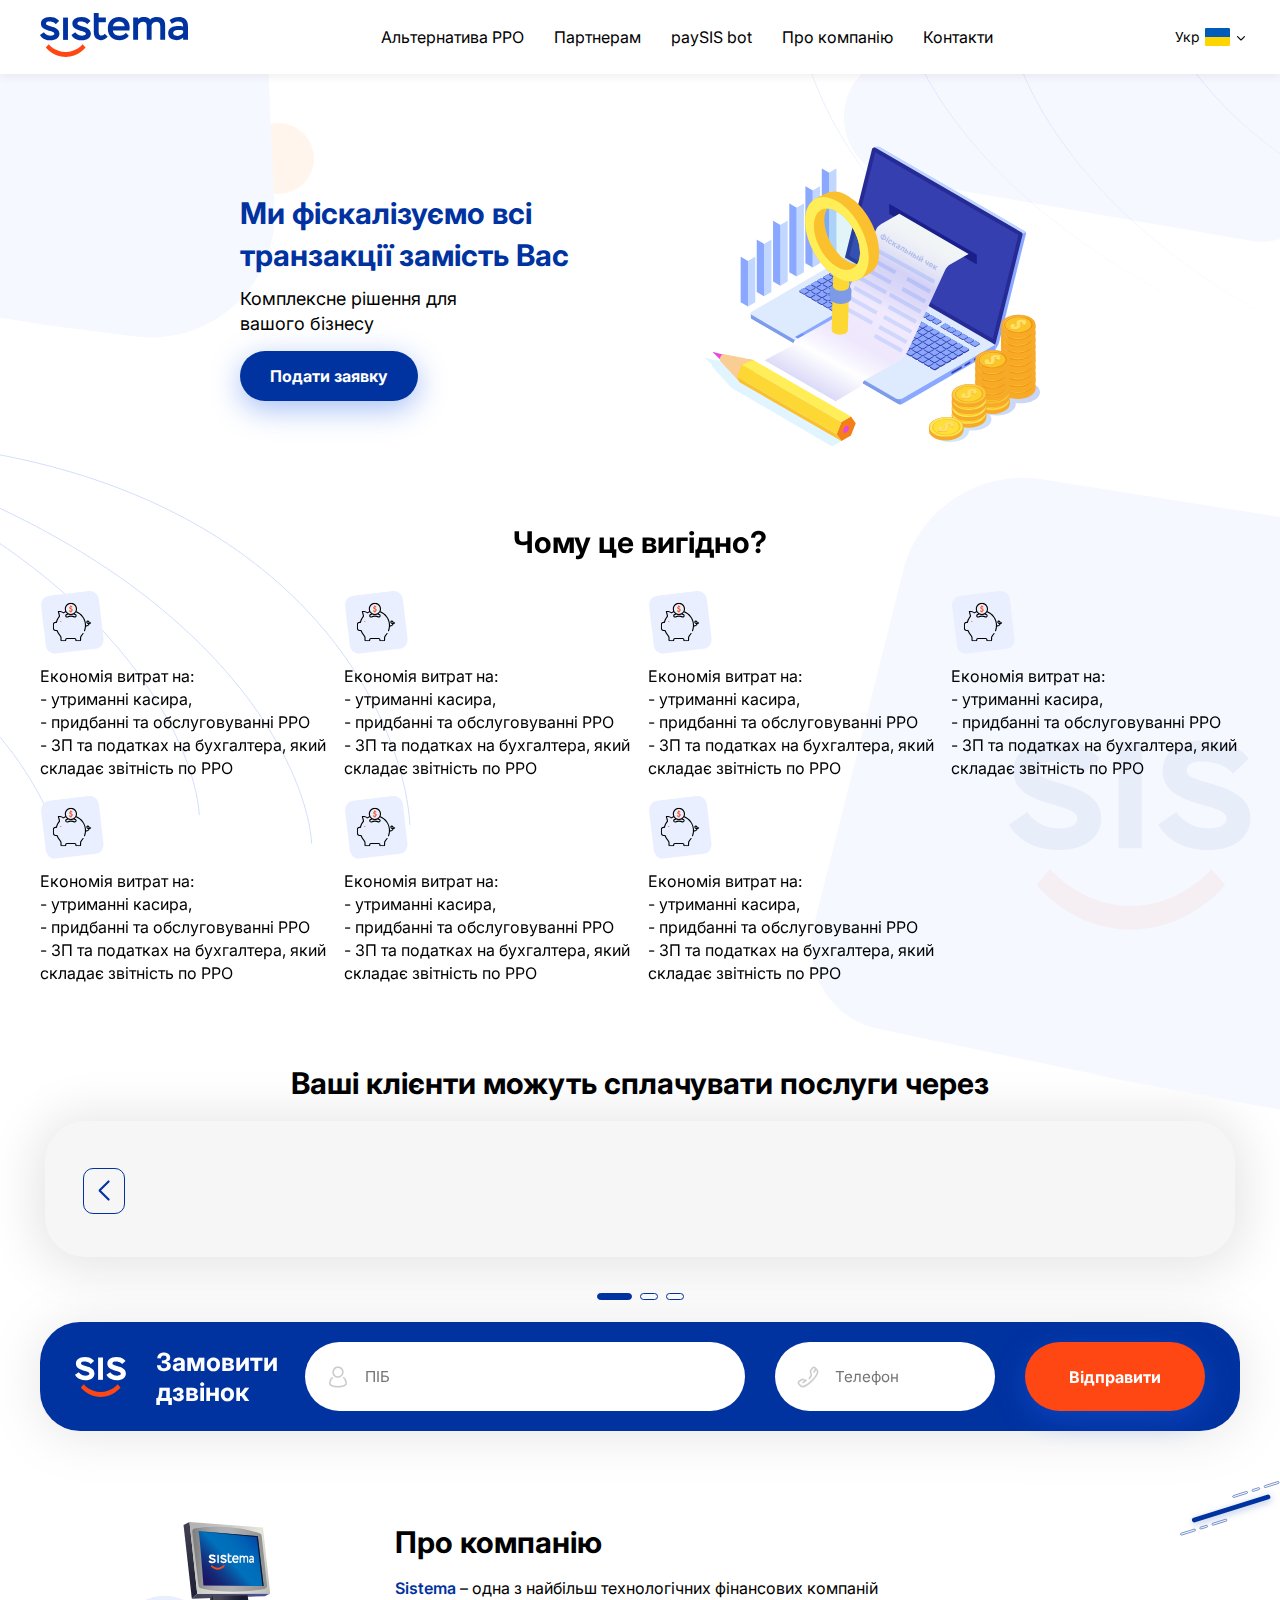
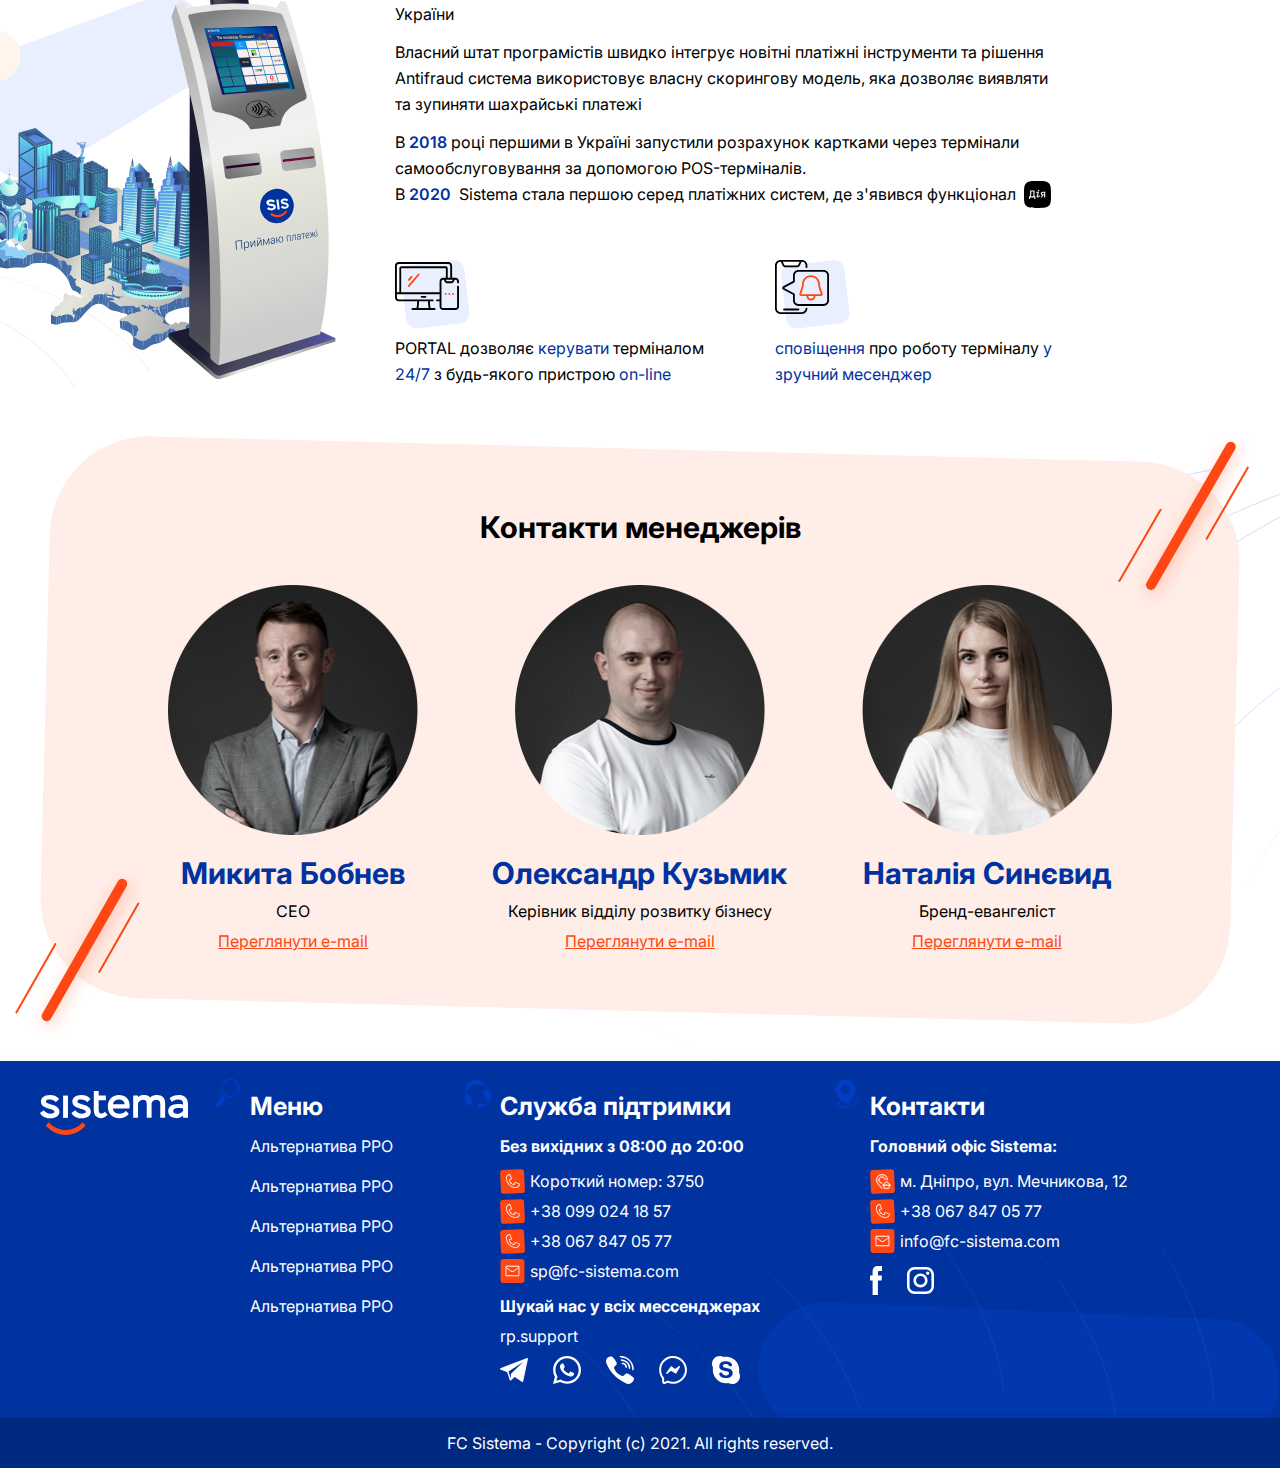
==== partner.html @ 437db417 "ads" ====
<!DOCTYPE html>
<html>

<head>
    <meta charset="utf-8">
    <meta http-equiv="X-UA-Compatible" content="IE=edge">
    <title></title>
    <meta name="description" content="">
    <meta name="viewport" content="width=device-width, initial-scale=1">
    <link rel="stylesheet" href="css/main.css">
    <link rel="stylesheet" href="https://unpkg.com/swiper/swiper-bundle.min.css" />
</head>

<body>
    <div class="wrapper">
        <div class="header_main">
            <img src="img/header/bg_left.svg" class="bg_left" alt="bg">
            <img src="img/header/bg_mob_left.svg" class="bg_left_mob" alt="bg">
            <img src="img/header/bg_right.svg" class="bg_right" alt="bg">
            <img src="img/header/bg_mob_right.svg" class="bg_right_mob" alt="bg">
        </div>
        <header class="padding">
            <div class="container">
                <div class="header_wrap">
                    <div class="header_logo">
                        <img src="img/header/header.svg" alt="logo">
                    </div>
                    <nav>
                        <div class="mob nav_header">
                            <div class="header_logo">
                                <img src="img/header/header.svg" alt="logo">
                            </div>
                            <img src="img/header/close.svg" class="close" alt="close">
                        </div>
                        <ul class="nav_ul">
                            <li><a href="#">Альтернатива РРО</a></li>
                            <li><a href="#">Партнерам</a></li>
                            <li><a href="#">paySIS bot</a></li>
                            <li><a href="#">Про компанію</a></li>
                            <li><a href="#">Контакти</a></li>
                        </ul>
                        <div class="mob header_lang_mob">
                            <ul class="header_lang">
                                <li>
                                    <a href="#">Укр <img src="img/header/ua.svg" alt="ua"></a>
                                    <ul class="sub-menu">
                                        <li>
                                            <a href="#">Укр <img src="img/header/ua.svg" alt="ua"></a>
                                        </li>
                                    </ul>
                                </li>
                            </ul>
                        </div>
                        <div class="footer_support mob">
                            <p class="footer_title"> Служба пiдтримки</p>
                            <p class="footer_subtitle">Без вихідних з 08:00 до 20:00</p>
                            <div class="footer_support_link">
                                <a href="tel:+380678470577"><svg width="25" height="25" viewBox="0 0 25 25" fill="none" xmlns="http://www.w3.org/2000/svg">
                                    <rect y="1.04907" width="23.974" height="23.974" rx="3" transform="rotate(-2.50778 0 1.04907)" fill="#FF4713"/>
                                    <g clip-path="url(#clip0)">
                                    <path d="M15.9994 18.9544C13.5747 18.9544 10.9855 18.0635 8.961 16.0391C6.9399 14.0179 6.04565 11.4304 6.04565 9.00068C6.04565 6.85932 7.77811 5.12329 9.92305 5.12329C10.0888 5.12329 10.2377 5.22416 10.2993 5.37801L12.0354 9.71826C12.1185 9.92605 12.0174 10.1619 11.8097 10.245L9.90257 11.0078C10.0375 13.2018 11.7986 14.9629 13.9923 15.0976L14.7551 13.1905C14.8381 12.983 15.0738 12.8816 15.2819 12.9647L19.6221 14.7008C19.7759 14.7624 19.8768 14.9113 19.8768 15.077C19.8768 17.2184 18.1443 18.9544 15.9994 18.9544ZM9.65337 5.94533C8.10147 6.07961 6.85607 7.38098 6.85607 9.00068C6.85607 11.443 7.80713 13.7391 9.53407 15.466C11.261 17.1929 13.5571 18.144 15.9994 18.144C17.6186 18.144 18.9204 16.8993 19.0548 15.3467L15.3571 13.8677L14.6395 15.6615C14.578 15.8154 14.429 15.9163 14.2633 15.9163C11.4071 15.9163 9.08383 13.5929 9.08383 10.7372C9.08383 10.5715 9.1847 10.4221 9.33855 10.3606L11.1324 9.64299L9.65337 5.94533Z" fill="white"/>
                                    </g>
                                    <defs>
                                    <clipPath id="clip0">
                                    <rect width="13.8311" height="13.8311" fill="white" transform="translate(6.04565 5.12329)"/>
                                    </clipPath>
                                    </defs>
                                    </svg>
                                    Короткий номер: 3750</a>
                                <a href="tel:+380678470577" class="active"><svg width="25" height="25" viewBox="0 0 25 25" fill="none" xmlns="http://www.w3.org/2000/svg">
                                    <rect y="1.04907" width="23.974" height="23.974" rx="3" transform="rotate(-2.50778 0 1.04907)" fill="#FF4713"/>
                                    <g clip-path="url(#clip0)">
                                    <path d="M15.9994 18.9544C13.5747 18.9544 10.9855 18.0635 8.961 16.0391C6.9399 14.0179 6.04565 11.4304 6.04565 9.00068C6.04565 6.85932 7.77811 5.12329 9.92305 5.12329C10.0888 5.12329 10.2377 5.22416 10.2993 5.37801L12.0354 9.71826C12.1185 9.92605 12.0174 10.1619 11.8097 10.245L9.90257 11.0078C10.0375 13.2018 11.7986 14.9629 13.9923 15.0976L14.7551 13.1905C14.8381 12.983 15.0738 12.8816 15.2819 12.9647L19.6221 14.7008C19.7759 14.7624 19.8768 14.9113 19.8768 15.077C19.8768 17.2184 18.1443 18.9544 15.9994 18.9544ZM9.65337 5.94533C8.10147 6.07961 6.85607 7.38098 6.85607 9.00068C6.85607 11.443 7.80713 13.7391 9.53407 15.466C11.261 17.1929 13.5571 18.144 15.9994 18.144C17.6186 18.144 18.9204 16.8993 19.0548 15.3467L15.3571 13.8677L14.6395 15.6615C14.578 15.8154 14.429 15.9163 14.2633 15.9163C11.4071 15.9163 9.08383 13.5929 9.08383 10.7372C9.08383 10.5715 9.1847 10.4221 9.33855 10.3606L11.1324 9.64299L9.65337 5.94533Z" fill="white"/>
                                    </g>
                                    <defs>
                                    <clipPath id="clip0">
                                    <rect width="13.8311" height="13.8311" fill="white" transform="translate(6.04565 5.12329)"/>
                                    </clipPath>
                                    </defs>
                                    </svg>
                                    +38 099 024 18 57</a>
                                <a href="tel:+380678470577"><svg width="25" height="25" viewBox="0 0 25 25" fill="none" xmlns="http://www.w3.org/2000/svg">
                                    <rect y="1.04907" width="23.974" height="23.974" rx="3" transform="rotate(-2.50778 0 1.04907)" fill="#FF4713"/>
                                    <g clip-path="url(#clip0)">
                                    <path d="M15.9994 18.9544C13.5747 18.9544 10.9855 18.0635 8.961 16.0391C6.9399 14.0179 6.04565 11.4304 6.04565 9.00068C6.04565 6.85932 7.77811 5.12329 9.92305 5.12329C10.0888 5.12329 10.2377 5.22416 10.2993 5.37801L12.0354 9.71826C12.1185 9.92605 12.0174 10.1619 11.8097 10.245L9.90257 11.0078C10.0375 13.2018 11.7986 14.9629 13.9923 15.0976L14.7551 13.1905C14.8381 12.983 15.0738 12.8816 15.2819 12.9647L19.6221 14.7008C19.7759 14.7624 19.8768 14.9113 19.8768 15.077C19.8768 17.2184 18.1443 18.9544 15.9994 18.9544ZM9.65337 5.94533C8.10147 6.07961 6.85607 7.38098 6.85607 9.00068C6.85607 11.443 7.80713 13.7391 9.53407 15.466C11.261 17.1929 13.5571 18.144 15.9994 18.144C17.6186 18.144 18.9204 16.8993 19.0548 15.3467L15.3571 13.8677L14.6395 15.6615C14.578 15.8154 14.429 15.9163 14.2633 15.9163C11.4071 15.9163 9.08383 13.5929 9.08383 10.7372C9.08383 10.5715 9.1847 10.4221 9.33855 10.3606L11.1324 9.64299L9.65337 5.94533Z" fill="white"/>
                                    </g>
                                    <defs>
                                    <clipPath id="clip0">
                                    <rect width="13.8311" height="13.8311" fill="white" transform="translate(6.04565 5.12329)"/>
                                    </clipPath>
                                    </defs>
                                    </svg>
                                    +38 067 847 05 77</a>
                                <a href="mailto:sp@fc-sistema.com" class="active"><svg width="25" height="25" viewBox="0 0 25 25" fill="none" xmlns="http://www.w3.org/2000/svg">
                                    <rect x="0.512939" y="0.0693359" width="23.974" height="23.974" rx="3" fill="#FF4713"/>
                                    <g clip-path="url(#clip0)">
                                    <path d="M19.3634 8.09777C19.3634 7.39595 18.7924 6.82495 18.0905 6.82495H6.80505C6.10336 6.82498 5.53247 7.3957 5.53223 8.09799V8.09821V15.9107C5.53223 16.6213 6.10903 17.1839 6.80548 17.1839H18.0901C18.8007 17.1839 19.3633 16.6071 19.3633 15.9107V8.09821C19.3633 8.09815 19.3633 8.0981 19.3633 8.09804C19.3634 8.09796 19.3634 8.09788 19.3634 8.09777ZM6.80505 7.6354H18.0905C18.3455 7.6354 18.5529 7.84284 18.5529 8.09845C18.5529 8.23428 18.4854 8.36035 18.3722 8.43577L12.7046 12.2144C12.5486 12.3184 12.347 12.3184 12.1911 12.2144C12.1911 12.2144 6.52324 8.43569 6.52335 8.43577C6.52337 8.4358 6.52326 8.43572 6.52324 8.43569C6.41016 8.36035 6.34265 8.23428 6.34265 8.09777C6.34265 7.84281 6.55009 7.6354 6.80505 7.6354ZM18.0901 16.3735H6.80548C6.5532 16.3735 6.34265 16.1695 6.34265 15.9107V9.28934L11.7415 12.8887C11.956 13.0317 12.2019 13.1032 12.4478 13.1032C12.6937 13.1032 12.9396 13.0317 13.1541 12.8887L18.5529 9.28934V15.9107C18.5529 16.1629 18.349 16.3735 18.0901 16.3735Z" fill="white"/>
                                    </g>
                                    <defs>
                                    <clipPath id="clip0">
                                    <rect width="13.8311" height="13.8311" fill="white" transform="translate(5.53223 5.08887)"/>
                                    </clipPath>
                                    </defs>
                                    </svg>
                                    sp@fc-sistema.com</a>
                            </div>
                            <p class="footer_subtitle bold">Шукай нас у всiх мессенджерах</p>
                            <a href="mailto:rp.support" class="footer_link_sup">rp.support</a>
                            <div class="footer_social_wrap">
                                <a href="#">
                                    <img src="img/header/tg.svg" alt="icon">
                                </a>
                                <a href="#">
                                    <img src="img/header/ws.svg" alt="icon">
                                </a>
                                <a href="#">
                                    <img src="img/header/phone.svg" alt="icon">
                                </a>
                                <a href="#">
                                    <img src="img/header/mes.svg" alt="icon">
                                </a>
                                <a href="#">
                                    <img src="img/header/skype.svg" alt="icon">
                                </a>
                            </div>
                        </div>
                    </nav>
                    <ul class="header_lang">
                        <li>
                            <a href="#">Укр <img src="img/header/ua.svg" alt="ua"></a>
                            <ul class="sub-menu">
                                <li>
                                    <a href="#">Укр <img src="img/header/ua.svg" alt="ua"></a>
                                </li>
                            </ul>
                        </li>
                    </ul>
                    <img src="img/header/menu.svg" class="menu" alt="menu">
                </div>
            </div>
        </header>
        <main>
            <section class="alternative padding">
                <div class="container">
                    <div class="alternative_wrap">
                        <div class="alternative_box">
                            <h1 class="alternative_title">Ми фіскалізуємо всі<br> транзакції замість Вас</h1>
                            <p class="alternative_text">Комплексне рішення для<br> вашого бізнесу</p>
                            <a href="#" class="alternative_btn">Подати заявку</a>
                        </div>
                        <img src="img/alternative/pro.svg" height="335" width="335" alt="pro">
                    </div>
                </div>
            </section>
            <section class="skills padding margin">
                <img src="img/skill/do_bg_1.svg" class="skill_bg_1" alt="do">
                <img src="img/skill/do_bg_2.svg" class="skill_bg_2" alt="do">
                <div class="container">
                    <h2 class="skills_title">Чому це вигідно?</h2>
                    <div class="skills_wrap">
                        <div class="skills_box">
                            <img src="img/skill/skill_1.svg" alt="skill">
                            <p>Економія витрат на:<br> - утриманні касира,<br> - придбанні та обслуговуванні РРО<br> - ЗП та податках на бухгалтера, який складає звітність по РРО</p>
                        </div>
                        <div class="skills_box">
                            <img src="img/skill/skill_1.svg" alt="skill">
                            <p>Економія витрат на:<br> - утриманні касира,<br> - придбанні та обслуговуванні РРО<br> - ЗП та податках на бухгалтера, який складає звітність по РРО</p>
                        </div>
                        <div class="skills_box">
                            <img src="img/skill/skill_1.svg" alt="skill">
                            <p>Економія витрат на:<br> - утриманні касира,<br> - придбанні та обслуговуванні РРО<br> - ЗП та податках на бухгалтера, який складає звітність по РРО</p>
                        </div>
                        <div class="skills_box">
                            <img src="img/skill/skill_1.svg" alt="skill">
                            <p>Економія витрат на:<br> - утриманні касира,<br> - придбанні та обслуговуванні РРО<br> - ЗП та податках на бухгалтера, який складає звітність по РРО</p>
                        </div>
                        <div class="skills_box">
                            <img src="img/skill/skill_1.svg" alt="skill">
                            <p>Економія витрат на:<br> - утриманні касира,<br> - придбанні та обслуговуванні РРО<br> - ЗП та податках на бухгалтера, який складає звітність по РРО</p>
                        </div>
                        <div class="skills_box">
                            <img src="img/skill/skill_1.svg" alt="skill">
                            <p>Економія витрат на:<br> - утриманні касира,<br> - придбанні та обслуговуванні РРО<br> - ЗП та податках на бухгалтера, який складає звітність по РРО</p>
                        </div>
                        <div class="skills_box">
                            <img src="img/skill/skill_1.svg" alt="skill">
                            <p>Економія витрат на:<br> - утриманні касира,<br> - придбанні та обслуговуванні РРО<br> - ЗП та податках на бухгалтера, який складає звітність по РРО</p>
                        </div>
                    </div>
                </div>
            </section>
            <section class="partners padding_mob">
                <div class="container">
                    <h3 class="partners_title">Ваші клієнти можуть сплачувати послуги через </h3>
                    <div class="partners_wrap">
                        <div class="swiper-button-prev"></div>
                        <div class="swiper-container">
                            <div class="swiper-wrapper">
                                <div class="swiper-slide">
                                    <img src="img/part/part.svg" loading="lazy" alt="part">
                                </div>
                                <div class="swiper-slide">
                                    <img src="img/part/part.svg" loading="lazy" alt="part">
                                </div>
                                <div class="swiper-slide">
                                    <img src="img/part/part.svg" loading="lazy" alt="part">
                                </div>
                                <div class="swiper-slide">
                                    <img src="img/part/part.svg" loading="lazy" alt="part">
                                </div>
                                <div class="swiper-slide">
                                    <img src="img/part/part.svg" loading="lazy" alt="part">
                                </div>
                                <div class="swiper-slide">
                                    <img src="img/part/part.svg" loading="lazy" alt="part">
                                </div>
                            </div>
                        </div>
                        <div class="swiper-pagination"></div>
                        <div class="swiper-button-next"></div>
                    </div>
                </div>
            </section>
            <section class="form padding">
                <div class="container">
                    <div class="form_wrap">
                        <div class="form_info">
                            <img src="img/form/logo.svg" alt="logo">
                            <p class="form_title">Замовити<br> дзвiнок</p>
                        </div>
                        <form class="form_feedback">
                            <div class="form_feedback_input">
                                <svg width="26" height="26" viewBox="0 0 26 26" fill="none" xmlns="http://www.w3.org/2000/svg">
                                    <g opacity="0.2">
                                    <path d="M19.2866 13.1471C19.2112 13.0701 19.1212 13.0088 19.0219 12.9668C18.9225 12.9249 18.8158 12.9031 18.708 12.9028C18.6002 12.9025 18.4934 12.9237 18.3938 12.9651C18.2943 13.0065 18.2039 13.0673 18.1281 13.144C18.0523 13.2207 17.9925 13.3116 17.9522 13.4117C17.9119 13.5117 17.8919 13.6187 17.8934 13.7265C17.8949 13.8343 17.9178 13.9408 17.9608 14.0396C18.0039 14.1385 18.0662 14.2278 18.1441 14.3024C18.8334 14.9807 19.3803 15.7898 19.7527 16.6824C20.125 17.5749 20.3154 18.5328 20.3125 19.4999C20.3125 20.4937 17.464 21.9374 13 21.9374C8.53608 21.9374 5.68754 20.493 5.68754 19.4983C5.6848 18.5378 5.8726 17.5864 6.24007 16.699C6.60753 15.8116 7.14737 15.0059 7.82831 14.3286C7.90533 14.2535 7.96667 14.1639 8.00878 14.0649C8.05088 13.9659 8.07292 13.8596 8.0736 13.752C8.07428 13.6444 8.0536 13.5378 8.01275 13.4383C7.9719 13.3388 7.9117 13.2484 7.83564 13.1723C7.75958 13.0963 7.66917 13.0361 7.56967 12.9952C7.47016 12.9544 7.36353 12.9337 7.25597 12.9344C7.1484 12.935 7.04205 12.9571 6.94306 12.9992C6.84408 13.0413 6.75445 13.1026 6.67936 13.1796C5.84689 14.0077 5.18696 14.9927 4.73778 16.0776C4.2886 17.1625 4.05909 18.3257 4.06254 19.4999C4.06254 22.1386 8.66698 23.5624 13 23.5624C17.3331 23.5624 21.9375 22.1386 21.9375 19.4999C21.9411 18.3178 21.7085 17.1469 21.2533 16.056C20.798 14.965 20.1294 13.9761 19.2866 13.1471Z" fill="black"/>
                                    <path d="M13 13.8125C14.1249 13.8125 15.2245 13.4789 16.1598 12.854C17.0951 12.229 17.8241 11.3408 18.2546 10.3015C18.685 9.26225 18.7977 8.11869 18.5782 7.01542C18.3588 5.91216 17.8171 4.89874 17.0217 4.10333C16.2263 3.30792 15.2128 2.76624 14.1096 2.54679C13.0063 2.32733 11.8627 2.43996 10.8235 2.87044C9.78423 3.30091 8.89597 4.02989 8.27102 4.96519C7.64607 5.9005 7.3125 7.00012 7.3125 8.125C7.31424 9.63288 7.91402 11.0785 8.98025 12.1447C10.0465 13.211 11.4921 13.8107 13 13.8125ZM13 4.0625C13.8035 4.0625 14.5889 4.30076 15.257 4.74715C15.9251 5.19355 16.4458 5.82802 16.7533 6.57035C17.0607 7.31267 17.1412 8.1295 16.9844 8.91755C16.8277 9.7056 16.4408 10.4295 15.8726 10.9976C15.3045 11.5658 14.5806 11.9527 13.7926 12.1094C13.0045 12.2662 12.1877 12.1857 11.4453 11.8783C10.703 11.5708 10.0685 11.0501 9.62216 10.382C9.17576 9.71392 8.9375 8.92848 8.9375 8.125C8.93877 7.04794 9.36719 6.01537 10.1288 5.25378C10.8904 4.49219 11.9229 4.06377 13 4.0625Z" fill="black"/>
                                    </g>
                                </svg>
                                <input type="text" placeholder="ПIБ">
                            </div>
                            <div class="form_feedback_input">
                                <svg width="26" height="26" viewBox="0 0 26 26" fill="none" xmlns="http://www.w3.org/2000/svg">
                                    <g opacity="0.2">
                                    <path d="M22.3852 5.15932L20.5379 3.31105C20.2893 3.06276 19.9899 2.87123 19.6602 2.74961C19.3306 2.62799 18.9785 2.57917 18.6282 2.6065C18.2779 2.63382 17.9376 2.73665 17.6308 2.90792C17.324 3.07919 17.0579 3.31483 16.8508 3.59867L15.0568 6.05998C14.8335 6.36739 14.685 6.7226 14.6229 7.09743C14.5609 7.47226 14.587 7.8564 14.6993 8.21936C14.9318 8.96483 15.2785 10.0749 15.4825 10.7608C15.5416 10.9466 15.5282 11.1478 15.4452 11.3242C15.0038 12.2113 14.4335 13.0281 13.7527 13.7482C13.6042 13.9013 13.5218 14.1067 13.5234 14.3201C13.5251 14.5334 13.6105 14.7376 13.7614 14.8884C13.9122 15.0393 14.1164 15.1248 14.3297 15.1264C14.5431 15.128 14.7485 15.0457 14.9016 14.8971C15.7084 14.0549 16.3818 13.0945 16.8987 12.049C17.1687 11.5009 17.2181 10.8701 17.0369 10.2867C16.8353 9.60671 16.4853 8.48716 16.2505 7.73544C16.2131 7.61479 16.2042 7.48707 16.2248 7.36242C16.2453 7.23776 16.2946 7.11961 16.3688 7.01735L18.1636 4.55547C18.2326 4.4612 18.3211 4.38297 18.4232 4.32613C18.5253 4.26929 18.6384 4.2352 18.7549 4.22619C18.8714 4.21717 18.9884 4.23345 19.098 4.27391C19.2076 4.31436 19.3072 4.37804 19.3899 4.46057L19.9342 5.00495L18.3028 7.5211C18.2421 7.61057 18.1998 7.71127 18.1785 7.8173C18.1572 7.92332 18.1572 8.03254 18.1786 8.13854C18.2001 8.24454 18.2425 8.3452 18.3033 8.43461C18.3641 8.52402 18.4422 8.60038 18.533 8.65922C18.6237 8.71806 18.7253 8.7582 18.8317 8.77727C18.9382 8.79634 19.0474 8.79397 19.1529 8.7703C19.2584 8.74662 19.3582 8.70212 19.4463 8.63939C19.5344 8.57667 19.6091 8.49698 19.666 8.40502L21.1082 6.18064L21.2347 6.30714C21.4249 6.51039 21.5719 6.75023 21.6665 7.01206C21.7612 7.27389 21.8016 7.55224 21.7853 7.83017C21.7772 9.26115 20.8221 11.895 16.3172 16.3158C11.5989 20.9462 7.85457 22.7896 6.29863 21.2459L4.45141 19.3976C4.36898 19.315 4.30538 19.2155 4.26499 19.1061C4.22461 18.9966 4.20838 18.8797 4.21742 18.7633C4.22647 18.647 4.26057 18.534 4.3174 18.4321C4.37423 18.3302 4.45242 18.2417 4.54663 18.1729L7.00794 16.3785C7.10989 16.304 7.22791 16.2545 7.3525 16.2339C7.47708 16.2134 7.60475 16.2224 7.72522 16.2603L9.26352 16.7401L7.50763 17.967C7.33093 18.0905 7.21054 18.2792 7.17294 18.4915C7.13534 18.7038 7.18362 18.9223 7.30714 19.099C7.43067 19.2757 7.61934 19.3961 7.83163 19.4337C8.04392 19.4713 8.26246 19.423 8.43916 19.2995L11.5519 17.1243C11.7285 17.0007 11.8487 16.8121 11.8862 16.5999C11.9237 16.3878 11.8754 16.1694 11.7519 15.9928C11.6469 15.8486 11.4965 15.744 11.3248 15.6957L11.329 15.6826L8.20898 14.7094C7.84633 14.5968 7.46241 14.5704 7.08775 14.6322C6.71309 14.6941 6.35804 14.8425 6.05082 15.0656L3.58894 16.8601C3.30505 17.0672 3.0694 17.3335 2.89818 17.6404C2.72697 17.9473 2.62426 18.2877 2.59711 18.6381C2.56997 18.9885 2.61903 19.3406 2.74093 19.6703C2.86283 19.9999 3.05467 20.2992 3.30327 20.5477L5.15138 22.3968C5.48547 22.7318 5.88416 22.9953 6.32324 23.1714C6.76232 23.3475 7.23261 23.4325 7.70555 23.4212C9.75898 23.4212 12.8432 22.0021 17.4556 17.4759C21.3927 13.6121 23.3961 10.37 23.4104 7.8396C23.4301 7.34668 23.3493 6.85491 23.1731 6.39416C22.9968 5.93341 22.7288 5.51329 22.3852 5.15932Z" fill="black"/>
                                    </g>
                                </svg>
                                <input type="tel" placeholder="Телефон">
                            </div>
                            <button type="submit">Вiдправити</button>
                        </form>
                    </div>
                </div>
            </section>
            <section class="about padding">
                <img src="img/about/about_arr.svg" class="about_arr" alt="arr">
                <div class="container">
                    <img src="img/about/about_bg.svg" class="about_bg" alt="arr">
                    <div class="about_wrap">
                        <img src="img/about/about.svg" loading="lazy" class="about_img" height="640" width="585" alt="about">
                        <div class="about_info">
                            <img src="img/about/about_mob.svg" class="about_img_mob" alt="about">
                            <h3 class="about_title">Про компанію</h3>
                            <div class="about_text">
                                <p>
                                    <span>Sistema</span> – одна з найбільш технологічних фінансових компаній<br> України
                                </p>
                                <p>Власний штат програмістів швидко інтегрує новітні платіжні інструменти та рішення<br> Antifraud система використовує власну скорингову модель, яка дозволяє виявляти<br> та зупиняти шахрайські платежі</p>
                                <p>В <span>2018</span> році першими в Україні запустили розрахунок картками через термінали<br> самообслуговування за допомогою POS-терміналів.<br></p>
                                <p>В <span>2020</span>  Sistema стала першою серед платіжних систем, де з'явився функціонал</p>
                            </div>
                            <div class="about_icon_wrap">
                                <div class="about_icon_item">
                                    <img src="img/about/about_icon_1.svg" loading="lazy" alt="about">
                                    <p>PORTAL дозволяє <span>керувати</span> терміналом <span>24/7</span> з будь-якого пристрою <span>on-line</span></p>
                                </div>
                                <div class="about_icon_item">
                                    <img src="img/about/about_icon_2.svg" loading="lazy" alt="about">
                                    <p><span>сповіщення</span> про роботу терміналу <span>у<br> зручний месенджер</span></p>
                                </div>
                            </div>
                        </div>
                    </div>
                </div>
            </section>
            <section class="contact padding_mob ">
                <img src="img/contact/ar_bg.svg" class="arr_bg" alt="bg">
                <div class="container">
                    <img src="img/contact/rh.svg" class="right" alt="rh">
                    <img src="img/contact/lf.svg" class="left" alt="lf">
                    <h3 class="contact_title">Контакти менеджерів</h3>
                    <div class="contact_wrap">
                        <div class="contact_box">
                            <img src="img/contact/con1.png" loading="lazy" height="250" width="250" alt="contact">
                            <p class="contact_name">Микита Бобнев</p>
                            <p class="contact_prof">СЕО</p>
                            <a href="mailto:email@mail.ru" class="contact_link"><span class="show">Переглянути e-mail</span><span class="hide">email@mail.ru</span></a>
                        </div>
                        <div class="contact_box">
                            <img src="img/contact/con2.png" loading="lazy" height="250" width="250" alt="contact">
                            <p class="contact_name">Олександр Кузьмик</p>
                            <p class="contact_prof">Керівник відділу розвитку бізнесу</p>
                            <a href="mailto:email@mail.ru" class="contact_link"><span class="show">Переглянути e-mail</span><span class="hide">email@mail.ru</span></a>
                        </div>
                        <div class="contact_box">
                            <img src="img/contact/con3.png" loading="lazy" height="250" width="250" alt="contact">
                            <p class="contact_name">Наталія Синєвид</p>
                            <p class="contact_prof">Бренд-евангеліст</p>
                            <a href="mailto:email@mail.ru" class="contact_link"><span class="show">Переглянути e-mail</span><span class="hide">email@mail.ru</span></a>
                        </div>
                    </div>
                </div>
            </section>
        </main>
        <footer class="padding">
            <img src="img/footer/lin_bg.svg" class="line" loading="lazy" alt="line">
            <img src="img/footer/footer_bg.svg" class="bg" loading="lazy" alt="bg">
            <div class="container">
                <div class="footer_wrap">
                    <div class="footer_logo">
                        <img src="img/footer/logo.svg" height="44" width="148" alt="logo">
                    </div>
                    <div class="footer_menu">
                        <p class="footer_title"> <svg width="35" height="35" viewBox="0 0 35 35" fill="none" xmlns="http://www.w3.org/2000/svg">
                            <g clip-path="url(#clip0)">
                            <path d="M9.72602 30.6572L15.4824 23.2031C15.6965 22.9258 15.6453 22.5276 15.3681 22.3135L14.3642 21.5384L15.5799 19.9641C17.4276 21.2048 19.7128 21.8102 22.0885 21.5048C27.2915 20.8361 30.9805 16.0591 30.3118 10.856C29.6431 5.65295 24.8661 1.96395 19.663 2.63265C14.46 3.30134 10.771 8.0784 11.4397 13.2815C11.745 15.6572 12.9085 17.715 14.5761 19.1889L13.3604 20.7632L12.3566 19.988C12.0793 19.7739 11.6811 19.8251 11.4671 20.1023L5.71071 27.5565C5.29617 28.0925 5.11569 28.7581 5.20207 29.4302C5.28846 30.1024 5.63137 30.7007 6.16799 31.1145C6.70406 31.529 7.36959 31.7095 8.04176 31.6231C8.71392 31.5368 9.31219 31.1938 9.72602 30.6572ZM12.6978 13.1198C12.1182 8.61026 15.3155 4.47031 19.8247 3.89079C24.3339 3.31127 28.4741 6.5082 29.0537 11.0177C29.6333 15.5272 26.436 19.6672 21.9268 20.2467C17.4176 20.8262 13.2774 17.6293 12.6978 13.1198ZM25.2666 16.0264C25.2459 15.8654 25.2866 15.6967 25.3937 15.558C27.3177 13.0662 26.8561 9.47479 24.3647 7.5508C24.0874 7.33672 24.0363 6.93852 24.2503 6.66129C24.4644 6.38407 24.8626 6.33289 25.1398 6.54697C28.1847 8.89831 28.7489 13.2883 26.3976 16.3331C26.1835 16.6104 25.7853 16.6615 25.5081 16.4475C25.3693 16.3403 25.2872 16.1871 25.2666 16.0264Z" fill="#003DC3"/>
                            </g>
                            <defs>
                            <clipPath id="clip0">
                            <rect width="30.4438" height="30.4438" fill="white" transform="translate(30.1956) rotate(82.6765)"/>
                            </clipPath>
                            </defs>
                            </svg> Меню
                        </p>
                        <ul>
                            <li>
                                <a href="#">Альтернатива РРО</a>
                            </li>
                            <li>
                                <a href="#">Альтернатива РРО</a>
                            </li>
                            <li>
                                <a href="#">Альтернатива РРО</a>
                            </li>
                            <li>
                                <a href="#">Альтернатива РРО</a>
                            </li>
                            <li>
                                <a href="#">Альтернатива РРО</a>
                            </li>
                        </ul>
                    </div>
                    <div class="footer_support">
                        <p class="footer_title"><svg width="35" height="36" viewBox="0 0 35 36" fill="none" xmlns="http://www.w3.org/2000/svg">
                            <path d="M27.4004 13.4439L27.0263 12.1298C25.3575 6.26673 19.2301 2.8546 13.3671 4.52342C7.50402 6.19223 4.09189 12.3196 5.7607 18.1827L6.13474 19.4968C4.79169 20.1931 4.0752 21.7628 4.50505 23.273L5.48419 26.713C5.97501 28.4374 7.77723 29.441 9.50162 28.9502L12.0035 28.2381C12.6933 28.0417 13.0947 27.321 12.8983 26.6311L10.851 19.4383C10.6547 18.7484 9.93394 18.3471 9.24405 18.5435L7.36768 19.0775L7.01162 17.8266C6.47621 15.9456 6.536 14.0343 7.07482 12.2917L7.45375 12.503C7.91214 12.7583 8.4404 12.8195 8.94389 12.6762L8.95421 12.6733C9.45199 12.5289 9.86143 12.2001 10.1068 11.7472C11.032 10.0403 12.5692 8.80731 14.4352 8.27617C16.3013 7.74503 18.2573 7.98375 19.9432 8.94779C20.3898 9.20335 20.9114 9.2672 21.4102 9.12791L21.4206 9.12497C21.9237 8.98175 22.3411 8.65099 22.5961 8.193L22.807 7.81385C24.1827 9.01152 25.24 10.6048 25.7754 12.4858L26.1315 13.7368L24.2551 14.2708C23.5652 14.4672 23.1639 15.1879 23.3602 15.8778L25.4075 23.0706C25.6039 23.7605 26.3246 24.1618 27.0145 23.9655L28.8909 23.4314L29.2469 24.6823C29.5415 25.7171 28.9394 26.7982 27.9046 27.0928L23.1214 28.4542C22.5945 27.6279 21.569 27.2058 20.5795 27.4874L19.3286 27.8435C18.1218 28.187 17.4191 29.4488 17.7626 30.6557C18.1061 31.8625 19.3679 32.5652 20.5748 32.2217L21.8257 31.8656C22.8152 31.584 23.4646 30.6848 23.4775 29.7051L28.2607 28.3437C29.9851 27.8529 30.9887 26.0506 30.4978 24.3263L30.1238 23.0122C31.4668 22.3158 32.1833 20.7458 31.7535 19.2359L30.7744 15.7959C30.3445 14.2857 28.9088 13.3286 27.4004 13.4439Z" fill="#003DC3"/>
                            </svg> Служба пiдтримки</p>
                        <p class="footer_subtitle">Без вихідних з 08:00 до 20:00</p>
                        <div class="footer_support_link">
                            <a href="tel:+380678470577"><svg width="25" height="25" viewBox="0 0 25 25" fill="none" xmlns="http://www.w3.org/2000/svg">
                                <rect y="1.04907" width="23.974" height="23.974" rx="3" transform="rotate(-2.50778 0 1.04907)" fill="#FF4713"/>
                                <g clip-path="url(#clip0)">
                                <path d="M15.9994 18.9544C13.5747 18.9544 10.9855 18.0635 8.961 16.0391C6.9399 14.0179 6.04565 11.4304 6.04565 9.00068C6.04565 6.85932 7.77811 5.12329 9.92305 5.12329C10.0888 5.12329 10.2377 5.22416 10.2993 5.37801L12.0354 9.71826C12.1185 9.92605 12.0174 10.1619 11.8097 10.245L9.90257 11.0078C10.0375 13.2018 11.7986 14.9629 13.9923 15.0976L14.7551 13.1905C14.8381 12.983 15.0738 12.8816 15.2819 12.9647L19.6221 14.7008C19.7759 14.7624 19.8768 14.9113 19.8768 15.077C19.8768 17.2184 18.1443 18.9544 15.9994 18.9544ZM9.65337 5.94533C8.10147 6.07961 6.85607 7.38098 6.85607 9.00068C6.85607 11.443 7.80713 13.7391 9.53407 15.466C11.261 17.1929 13.5571 18.144 15.9994 18.144C17.6186 18.144 18.9204 16.8993 19.0548 15.3467L15.3571 13.8677L14.6395 15.6615C14.578 15.8154 14.429 15.9163 14.2633 15.9163C11.4071 15.9163 9.08383 13.5929 9.08383 10.7372C9.08383 10.5715 9.1847 10.4221 9.33855 10.3606L11.1324 9.64299L9.65337 5.94533Z" fill="white"/>
                                </g>
                                <defs>
                                <clipPath id="clip0">
                                <rect width="13.8311" height="13.8311" fill="white" transform="translate(6.04565 5.12329)"/>
                                </clipPath>
                                </defs>
                                </svg>
                                Короткий номер: 3750</a>
                            <a href="tel:+380678470577"><svg width="25" height="25" viewBox="0 0 25 25" fill="none" xmlns="http://www.w3.org/2000/svg">
                                <rect y="1.04907" width="23.974" height="23.974" rx="3" transform="rotate(-2.50778 0 1.04907)" fill="#FF4713"/>
                                <g clip-path="url(#clip0)">
                                <path d="M15.9994 18.9544C13.5747 18.9544 10.9855 18.0635 8.961 16.0391C6.9399 14.0179 6.04565 11.4304 6.04565 9.00068C6.04565 6.85932 7.77811 5.12329 9.92305 5.12329C10.0888 5.12329 10.2377 5.22416 10.2993 5.37801L12.0354 9.71826C12.1185 9.92605 12.0174 10.1619 11.8097 10.245L9.90257 11.0078C10.0375 13.2018 11.7986 14.9629 13.9923 15.0976L14.7551 13.1905C14.8381 12.983 15.0738 12.8816 15.2819 12.9647L19.6221 14.7008C19.7759 14.7624 19.8768 14.9113 19.8768 15.077C19.8768 17.2184 18.1443 18.9544 15.9994 18.9544ZM9.65337 5.94533C8.10147 6.07961 6.85607 7.38098 6.85607 9.00068C6.85607 11.443 7.80713 13.7391 9.53407 15.466C11.261 17.1929 13.5571 18.144 15.9994 18.144C17.6186 18.144 18.9204 16.8993 19.0548 15.3467L15.3571 13.8677L14.6395 15.6615C14.578 15.8154 14.429 15.9163 14.2633 15.9163C11.4071 15.9163 9.08383 13.5929 9.08383 10.7372C9.08383 10.5715 9.1847 10.4221 9.33855 10.3606L11.1324 9.64299L9.65337 5.94533Z" fill="white"/>
                                </g>
                                <defs>
                                <clipPath id="clip0">
                                <rect width="13.8311" height="13.8311" fill="white" transform="translate(6.04565 5.12329)"/>
                                </clipPath>
                                </defs>
                                </svg>
                                +38 099 024 18 57</a>
                            <a href="tel:+380678470577"><svg width="25" height="25" viewBox="0 0 25 25" fill="none" xmlns="http://www.w3.org/2000/svg">
                                <rect y="1.04907" width="23.974" height="23.974" rx="3" transform="rotate(-2.50778 0 1.04907)" fill="#FF4713"/>
                                <g clip-path="url(#clip0)">
                                <path d="M15.9994 18.9544C13.5747 18.9544 10.9855 18.0635 8.961 16.0391C6.9399 14.0179 6.04565 11.4304 6.04565 9.00068C6.04565 6.85932 7.77811 5.12329 9.92305 5.12329C10.0888 5.12329 10.2377 5.22416 10.2993 5.37801L12.0354 9.71826C12.1185 9.92605 12.0174 10.1619 11.8097 10.245L9.90257 11.0078C10.0375 13.2018 11.7986 14.9629 13.9923 15.0976L14.7551 13.1905C14.8381 12.983 15.0738 12.8816 15.2819 12.9647L19.6221 14.7008C19.7759 14.7624 19.8768 14.9113 19.8768 15.077C19.8768 17.2184 18.1443 18.9544 15.9994 18.9544ZM9.65337 5.94533C8.10147 6.07961 6.85607 7.38098 6.85607 9.00068C6.85607 11.443 7.80713 13.7391 9.53407 15.466C11.261 17.1929 13.5571 18.144 15.9994 18.144C17.6186 18.144 18.9204 16.8993 19.0548 15.3467L15.3571 13.8677L14.6395 15.6615C14.578 15.8154 14.429 15.9163 14.2633 15.9163C11.4071 15.9163 9.08383 13.5929 9.08383 10.7372C9.08383 10.5715 9.1847 10.4221 9.33855 10.3606L11.1324 9.64299L9.65337 5.94533Z" fill="white"/>
                                </g>
                                <defs>
                                <clipPath id="clip0">
                                <rect width="13.8311" height="13.8311" fill="white" transform="translate(6.04565 5.12329)"/>
                                </clipPath>
                                </defs>
                                </svg>
                                +38 067 847 05 77</a>
                            <a href="mailto:sp@fc-sistema.com"><svg width="25" height="25" viewBox="0 0 25 25" fill="none" xmlns="http://www.w3.org/2000/svg">
                                <rect x="0.512939" y="0.0693359" width="23.974" height="23.974" rx="3" fill="#FF4713"/>
                                <g clip-path="url(#clip0)">
                                <path d="M19.3634 8.09777C19.3634 7.39595 18.7924 6.82495 18.0905 6.82495H6.80505C6.10336 6.82498 5.53247 7.3957 5.53223 8.09799V8.09821V15.9107C5.53223 16.6213 6.10903 17.1839 6.80548 17.1839H18.0901C18.8007 17.1839 19.3633 16.6071 19.3633 15.9107V8.09821C19.3633 8.09815 19.3633 8.0981 19.3633 8.09804C19.3634 8.09796 19.3634 8.09788 19.3634 8.09777ZM6.80505 7.6354H18.0905C18.3455 7.6354 18.5529 7.84284 18.5529 8.09845C18.5529 8.23428 18.4854 8.36035 18.3722 8.43577L12.7046 12.2144C12.5486 12.3184 12.347 12.3184 12.1911 12.2144C12.1911 12.2144 6.52324 8.43569 6.52335 8.43577C6.52337 8.4358 6.52326 8.43572 6.52324 8.43569C6.41016 8.36035 6.34265 8.23428 6.34265 8.09777C6.34265 7.84281 6.55009 7.6354 6.80505 7.6354ZM18.0901 16.3735H6.80548C6.5532 16.3735 6.34265 16.1695 6.34265 15.9107V9.28934L11.7415 12.8887C11.956 13.0317 12.2019 13.1032 12.4478 13.1032C12.6937 13.1032 12.9396 13.0317 13.1541 12.8887L18.5529 9.28934V15.9107C18.5529 16.1629 18.349 16.3735 18.0901 16.3735Z" fill="white"/>
                                </g>
                                <defs>
                                <clipPath id="clip0">
                                <rect width="13.8311" height="13.8311" fill="white" transform="translate(5.53223 5.08887)"/>
                                </clipPath>
                                </defs>
                                </svg>
                                sp@fc-sistema.com</a>
                        </div>
                        <p class="footer_subtitle">Шукай нас у всiх мессенджерах</p>
                        <a href="mailto:rp.support" class="footer_link_sup">rp.support</a>
                        <div class="footer_social_wrap">
                            <a href="#">
                                <img src="img/footer/tg.svg" alt="icon">
                            </a>
                            <a href="#">
                                <img src="img/footer/ws.svg" alt="icon">
                            </a>
                            <a href="#">
                                <img src="img/footer/vb.svg" alt="icon">
                            </a>
                            <a href="#">
                                <img src="img/footer/mes.svg" alt="icon">
                            </a>
                            <a href="#">
                                <img src="img/footer/sky.svg" alt="icon">
                            </a>
                        </div>
                    </div>
                    <div class="footer_contact">
                        <p class="footer_title"><svg width="32" height="34" viewBox="0 0 32 34" fill="none" xmlns="http://www.w3.org/2000/svg">
                            <path d="M18.9413 30.7149C12.7695 32.0195 6.25139 32.0603 5.73434 29.6143C5.35814 27.8346 8.23017 26.258 10.7058 25.2491C11.0313 25.1132 11.401 25.2725 11.5329 25.5972C11.6651 25.9218 11.5095 26.292 11.1848 26.4242C7.94721 27.7444 6.88505 28.9202 6.97628 29.3518C7.15447 30.1948 11.4466 31.0017 18.6787 29.4729C25.9108 27.9442 29.5093 25.4693 29.3311 24.6263C29.2399 24.1947 27.7927 23.5493 24.2979 23.6527C23.9475 23.6631 23.6551 23.3876 23.6449 23.0372C23.6341 22.6869 23.9098 22.3925 24.2604 22.3842C26.9324 22.3046 30.1968 22.5841 30.573 24.3638C31.0901 26.8098 25.113 29.4102 18.9413 30.7149ZM25.2014 11.2276C26.828 18.9229 18.9439 27.089 18.6072 27.4329C18.5176 27.5245 18.4051 27.5846 18.2849 27.61C18.1648 27.6354 18.0376 27.626 17.9186 27.5785C17.4715 27.4002 6.9571 23.1233 5.33042 15.428C4.17235 9.94951 7.68719 4.55038 13.1657 3.39231C18.6442 2.23424 24.0433 5.74909 25.2014 11.2276ZM19.6127 12.4089C19.1052 10.0083 16.7477 8.47355 14.347 8.98101C11.9464 9.48848 10.4117 11.846 10.9191 14.2466C11.4266 16.6473 13.7841 18.182 16.1847 17.6746C18.5854 17.1671 20.1201 14.8096 19.6127 12.4089Z" fill="#003DC3"/>
                            </svg> Контакти
                        </p>
                        <p class="footer_subtitle">Головний офіс Sistema:</p>
                        <div class="footer_support_link">
                            <a href="#">
                                <svg width="25" height="25" viewBox="0 0 25 25" fill="none" xmlns="http://www.w3.org/2000/svg">
                                    <rect y="1.04907" width="23.974" height="23.974" rx="3" transform="rotate(-2.50778 0 1.04907)" fill="#FF4713"/>
                                    <g clip-path="url(#clip0)">
                                    <path d="M20.5443 16.2279L20.5445 16.2278C20.6412 16.122 20.6339 15.9577 20.528 15.8609L20.528 15.8609L19.5037 14.9245L19.4955 14.917L19.4878 14.9089C19.4793 14.9 19.4703 14.8918 19.461 14.8845L19.4519 14.8773L19.4434 14.8695L17.5095 13.1013C17.5095 13.1013 17.5095 13.1012 17.5095 13.1012C16.9959 12.6317 16.2241 12.6317 15.7104 13.1013L12.692 15.8609L12.692 15.8609C12.5862 15.9577 12.5788 16.122 12.6755 16.2279L20.5443 16.2279ZM20.5443 16.2279C20.4931 16.2839 20.4236 16.3124 20.3526 16.3124C20.2894 16.3124 20.2272 16.29 20.1774 16.2444L20.1774 16.2444M20.5443 16.2279L20.1774 16.2444M20.1774 16.2444L20.1041 16.1774L19.5598 15.6799M20.1774 16.2444L19.5598 15.6799M19.5598 15.6799V16.4173M19.5598 15.6799V16.4173M19.5598 16.4173V18.3524C19.5598 19.0816 18.9665 19.675 18.2385 19.675H14.9522C14.2242 19.675 13.6309 19.0816 13.6309 18.3524V16.4441V15.7067M19.5598 16.4173L13.6309 15.7067M13.6309 15.7067L13.0866 16.2042M13.6309 15.7067L13.0866 16.2042M13.0866 16.2042L13.0427 16.2444L13.0426 16.2444M13.0866 16.2042L13.0426 16.2444M13.0426 16.2444C12.9368 16.3412 12.7725 16.3339 12.6756 16.228L13.0426 16.2444ZM6.81138 10.9881L6.81138 10.9888C6.81356 13.2308 8.18714 14.7347 9.65661 16.3436L9.69503 16.3857C10.5079 17.276 11.3265 18.1736 12.0051 19.2471C12.0817 19.3684 12.0456 19.5289 11.9243 19.6056C11.8808 19.633 11.8333 19.6458 11.786 19.6458C11.6988 19.6458 11.6151 19.6026 11.5659 19.5248L11.5659 19.5248C10.91 18.4871 10.0918 17.591 9.32179 16.7476L9.31135 16.7361L9.31134 16.7361C8.51565 15.8648 7.78995 15.0686 7.23342 14.161L7.23341 14.161C6.59705 13.1235 6.29294 12.0883 6.2918 10.9884C6.29362 9.4737 6.88373 8.05288 7.9544 6.98328C9.0254 5.91348 10.4472 5.325 11.9609 5.325C13.4746 5.325 14.8964 5.91348 15.9673 6.98327L15.9673 6.98328C17.0382 8.05298 17.6282 9.47393 17.6299 10.9875V10.9875C17.6301 11.1309 17.5139 11.2474 17.3705 11.2476H17.3701H17.37C17.2269 11.2476 17.1105 11.1316 17.1103 10.988C17.107 8.15161 14.7974 5.84458 11.9609 5.84458C9.12443 5.84458 6.81468 8.15165 6.81138 10.9881ZM19.0403 15.348V15.2047L18.9346 15.1081L17.1589 13.4847L17.1589 13.4847C16.8468 13.1995 16.3732 13.1995 16.0611 13.4847L16.2804 13.7246L16.0611 13.4847L14.2562 15.1347L14.1505 15.2314V15.3746V18.3524C14.1505 18.7947 14.5091 19.1554 14.9523 19.1554H18.2385C18.6817 19.1554 19.0403 18.7946 19.0403 18.3524V15.348ZM9.15055 10.9942C9.15055 12.5441 10.4109 13.8045 11.9609 13.8045C12.1044 13.8045 12.2206 13.9208 12.2206 14.0643C12.2206 14.2078 12.1044 14.3241 11.9609 14.3241C10.125 14.3241 8.63096 12.83 8.63096 10.9942C8.63096 9.15825 10.1251 7.66417 11.9609 7.66417C13.7968 7.66417 15.2909 9.15825 15.2909 10.9942C15.2909 11.1376 15.1745 11.254 15.0311 11.254C14.8876 11.254 14.7713 11.1376 14.7713 10.9942C14.7713 9.44425 13.5108 8.18375 11.9609 8.18375C10.4109 8.18375 9.15055 9.44427 9.15055 10.9942Z" stroke="white" stroke-width="0.65"/>
                                    </g>
                                    <defs>
                                    <clipPath id="clip0">
                                    <rect width="15" height="15" fill="white" transform="translate(5 5)"/>
                                    </clipPath>
                                    </defs>
                                    </svg> м. Дніпро, вул. Мечникова, 12
                            </a>
                            <a href="tel:+380678470577"><svg width="25" height="25" viewBox="0 0 25 25" fill="none" xmlns="http://www.w3.org/2000/svg">
                                <rect y="1.04907" width="23.974" height="23.974" rx="3" transform="rotate(-2.50778 0 1.04907)" fill="#FF4713"/>
                                <g clip-path="url(#clip0)">
                                <path d="M15.9994 18.9544C13.5747 18.9544 10.9855 18.0635 8.961 16.0391C6.9399 14.0179 6.04565 11.4304 6.04565 9.00068C6.04565 6.85932 7.77811 5.12329 9.92305 5.12329C10.0888 5.12329 10.2377 5.22416 10.2993 5.37801L12.0354 9.71826C12.1185 9.92605 12.0174 10.1619 11.8097 10.245L9.90257 11.0078C10.0375 13.2018 11.7986 14.9629 13.9923 15.0976L14.7551 13.1905C14.8381 12.983 15.0738 12.8816 15.2819 12.9647L19.6221 14.7008C19.7759 14.7624 19.8768 14.9113 19.8768 15.077C19.8768 17.2184 18.1443 18.9544 15.9994 18.9544ZM9.65337 5.94533C8.10147 6.07961 6.85607 7.38098 6.85607 9.00068C6.85607 11.443 7.80713 13.7391 9.53407 15.466C11.261 17.1929 13.5571 18.144 15.9994 18.144C17.6186 18.144 18.9204 16.8993 19.0548 15.3467L15.3571 13.8677L14.6395 15.6615C14.578 15.8154 14.429 15.9163 14.2633 15.9163C11.4071 15.9163 9.08383 13.5929 9.08383 10.7372C9.08383 10.5715 9.1847 10.4221 9.33855 10.3606L11.1324 9.64299L9.65337 5.94533Z" fill="white"/>
                                </g>
                                <defs>
                                <clipPath id="clip0">
                                <rect width="13.8311" height="13.8311" fill="white" transform="translate(6.04565 5.12329)"/>
                                </clipPath>
                                </defs>
                                </svg>
                                +38 067 847 05 77</a>
                            <a href="mailto:info@fc-sistema.com"><svg width="25" height="25" viewBox="0 0 25 25" fill="none" xmlns="http://www.w3.org/2000/svg">
                                <rect x="0.512939" y="0.0693359" width="23.974" height="23.974" rx="3" fill="#FF4713"/>
                                <g clip-path="url(#clip0)">
                                <path d="M19.3634 8.09777C19.3634 7.39595 18.7924 6.82495 18.0905 6.82495H6.80505C6.10336 6.82498 5.53247 7.3957 5.53223 8.09799V8.09821V15.9107C5.53223 16.6213 6.10903 17.1839 6.80548 17.1839H18.0901C18.8007 17.1839 19.3633 16.6071 19.3633 15.9107V8.09821C19.3633 8.09815 19.3633 8.0981 19.3633 8.09804C19.3634 8.09796 19.3634 8.09788 19.3634 8.09777ZM6.80505 7.6354H18.0905C18.3455 7.6354 18.5529 7.84284 18.5529 8.09845C18.5529 8.23428 18.4854 8.36035 18.3722 8.43577L12.7046 12.2144C12.5486 12.3184 12.347 12.3184 12.1911 12.2144C12.1911 12.2144 6.52324 8.43569 6.52335 8.43577C6.52337 8.4358 6.52326 8.43572 6.52324 8.43569C6.41016 8.36035 6.34265 8.23428 6.34265 8.09777C6.34265 7.84281 6.55009 7.6354 6.80505 7.6354ZM18.0901 16.3735H6.80548C6.5532 16.3735 6.34265 16.1695 6.34265 15.9107V9.28934L11.7415 12.8887C11.956 13.0317 12.2019 13.1032 12.4478 13.1032C12.6937 13.1032 12.9396 13.0317 13.1541 12.8887L18.5529 9.28934V15.9107C18.5529 16.1629 18.349 16.3735 18.0901 16.3735Z" fill="white"/>
                                </g>
                                <defs>
                                <clipPath id="clip0">
                                <rect width="13.8311" height="13.8311" fill="white" transform="translate(5.53223 5.08887)"/>
                                </clipPath>
                                </defs>
                                </svg>
                                info@fc-sistema.com</a>
                        </div>
                        <div class="footer_social_wrap">
                            <a href="#">
                                <img src="img/footer/fb.svg" alt="icon">
                            </a>
                            <a href="#">
                                <img src="img/footer/insta.svg" alt="icon">
                            </a>
                        </div>
                    </div>
                </div>
            </div>
        </footer>
        <div class="footer_bottom padding">
            <div class="container">
                <p>FC Sistema - Copyright (c) 2021. All rights reserved.</p>
            </div>
        </div>
    </div>
    <script src="https://code.jquery.com/jquery-3.5.1.min.js" integrity="sha256-9/aliU8dGd2tb6OSsuzixeV4y/faTqgFtohetphbbj0=" crossorigin="anonymous"></script>
    <script src="https://unpkg.com/swiper/swiper-bundle.min.js"></script>
    <script src="js/common.js"></script>
    <script>
        var swiper = new Swiper(".partners .swiper-container", {
            slidesPerView: 1,
            spaceBetween: 10,
            pagination: {
                el: ".partners .swiper-pagination",
                clickable: true,
            },
            breakpoints: {
                0: {
                    slidesPerView: 2,
                    spaceBetween: 20,
                },
                640: {
                    slidesPerView: 2,
                    spaceBetween: 20,
                },
                768: {
                    slidesPerView: 3,
                    spaceBetween: 30,
                },
                1024: {
                    slidesPerView: 4,
                    spaceBetween: 30,
                },
            },
            navigation: {
                nextEl: '.partners .swiper-button-next',
                prevEl: '.partners .swiper-button-prev',
            }
        });
    </script>
</body>

</html>
---- css/main.css ----
@import url("https://fonts.googleapis.com/css2?family=Inter:wght@300;400;500;700&display=swap");
.wrapper {
  overflow: hidden; }

.header_main {
  position: relative; }
  .header_main .bg_left {
    position: absolute;
    left: 0;
    top: 0; }
    @media (max-width: 990px) {
      .header_main .bg_left {
        display: none; } }
  .header_main .bg_left_mob {
    display: none; }
    @media (max-width: 990px) {
      .header_main .bg_left_mob {
        position: absolute;
        left: 0;
        display: block;
        top: 80px; } }
  .header_main .bg_right_mob {
    display: none; }
    @media (max-width: 990px) {
      .header_main .bg_right_mob {
        position: absolute;
        right: 0;
        display: block;
        top: 0; } }
  .header_main .bg_right {
    position: absolute;
    right: 0;
    top: 0; }
    @media (max-width: 990px) {
      .header_main .bg_right {
        display: none; } }

header {
  z-index: 999;
  position: relative;
  background: #FFF;
  -webkit-box-shadow: 0px 2px 10px rgba(0, 0, 0, 0.07);
          box-shadow: 0px 2px 10px rgba(0, 0, 0, 0.07);
  margin-bottom: 55px; }
  @media (max-width: 990px) {
    header {
      margin-bottom: 25px; } }
  header .mob {
    display: none; }
    @media (max-width: 990px) {
      header .mob {
        display: block; } }
  header .header_logo img {
    max-width: 100%;
    height: auto; }
    @media (max-width: 990px) {
      header .header_logo img {
        height: 28px; } }
  header .menu {
    display: none; }
    @media (max-width: 990px) {
      header .menu {
        display: block; } }
  header .header_wrap {
    padding: 13px 0;
    display: -webkit-box;
    display: -webkit-flex;
    display: -ms-flexbox;
    display: flex;
    -webkit-box-align: center;
    -webkit-align-items: center;
        -ms-flex-align: center;
            align-items: center;
    -webkit-box-pack: justify;
    -webkit-justify-content: space-between;
        -ms-flex-pack: justify;
            justify-content: space-between; }
    @media (max-width: 990px) {
      header .header_wrap {
        padding: 10px 0; } }
    @media (max-width: 990px) {
      header .header_wrap nav {
        display: block;
        position: fixed;
        left: 0;
        right: 0;
        top: 0;
        bottom: 0;
        height: 100vh;
        width: 100vw;
        background: #fff;
        z-index: 999;
        padding: 10px 15px;
        -webkit-box-sizing: border-box;
                box-sizing: border-box;
        -webkit-transition: .3s;
        -o-transition: .3s;
        transition: .3s;
        -webkit-transform: translateY(-150%);
            -ms-transform: translateY(-150%);
                transform: translateY(-150%);
        opacity: 0;
        overflow-y: scroll; } }
    @media (max-width: 990px) {
      header .header_wrap nav .nav_header {
        display: -webkit-box;
        display: -webkit-flex;
        display: -ms-flexbox;
        display: flex;
        -webkit-box-align: center;
        -webkit-align-items: center;
            -ms-flex-align: center;
                align-items: center;
        -webkit-box-pack: justify;
        -webkit-justify-content: space-between;
            -ms-flex-pack: justify;
                justify-content: space-between;
        margin-bottom: 20px; } }
    header .header_wrap nav .nav_header .header_logo img {
      max-width: 100%;
      height: 28px; }
    header .header_wrap nav .footer_title {
      color: #000;
      font: 700 1.2rem 'Inter', sans-serif;
      position: relative;
      margin-bottom: 8px; }
    header .header_wrap nav .footer_subtitle {
      color: #000;
      font: 400 1rem 'Inter', sans-serif;
      margin-bottom: 10px; }
    header .header_wrap nav .bold {
      font: 700 1rem 'Inter', sans-serif;
      margin-bottom: 7px; }
    header .header_wrap nav .footer_link_sup {
      color: #000;
      font: 400 1rem 'Inter', sans-serif;
      display: block;
      margin-bottom: 15px; }
    header .header_wrap nav .footer_social_wrap {
      display: -webkit-box;
      display: -webkit-flex;
      display: -ms-flexbox;
      display: flex;
      -webkit-box-align: center;
      -webkit-align-items: center;
          -ms-flex-align: center;
              align-items: center; }
      header .header_wrap nav .footer_social_wrap a {
        margin-right: 20px; }
    header .header_wrap nav .footer_support_link {
      display: grid;
      grid-template-columns: 1fr;
      grid-gap: 15px;
      margin-bottom: 15px; }
      header .header_wrap nav .footer_support_link a {
        position: relative;
        padding-left: 30px;
        font: 400 1rem 'Inter', sans-serif;
        color: #000;
        -webkit-transition: .2s;
        -o-transition: .2s;
        transition: .2s;
        white-space: nowrap; }
        header .header_wrap nav .footer_support_link a svg {
          position: absolute;
          left: 0;
          top: -2px; }
        header .header_wrap nav .footer_support_link a:hover {
          color: #FF4713;
          text-decoration: underline; }
      header .header_wrap nav .footer_support_link .active {
        color: #FF4713;
        text-decoration: underline; }
    header .header_wrap nav .header_lang_mob {
      border-bottom: 3px solid #F3F3F3;
      border-top: 3px solid #F3F3F3;
      margin-bottom: 10px;
      padding: 15px 0; }
      header .header_wrap nav .header_lang_mob .header_lang {
        display: -webkit-box;
        display: -webkit-flex;
        display: -ms-flexbox;
        display: flex;
        right: 0; }
      header .header_wrap nav .header_lang_mob .sub-menu {
        display: none;
        opacity: 1;
        position: relative;
        left: auto;
        top: auto;
        right: auto;
        margin-top: 10px; }
    header .header_wrap nav .nav_ul {
      display: -webkit-box;
      display: -webkit-flex;
      display: -ms-flexbox;
      display: flex;
      -webkit-box-align: center;
      -webkit-align-items: center;
          -ms-flex-align: center;
              align-items: center;
      -webkit-box-pack: justify;
      -webkit-justify-content: space-between;
          -ms-flex-pack: justify;
              justify-content: space-between; }
      @media (max-width: 990px) {
        header .header_wrap nav .nav_ul {
          display: grid;
          grid-template-columns: 1fr;
          grid-gap: 20px;
          margin-bottom: 15px; } }
      header .header_wrap nav .nav_ul li {
        padding: 0 30px; }
        @media (max-width: 1280px) {
          header .header_wrap nav .nav_ul li {
            padding: 0 15px; } }
        @media (max-width: 990px) {
          header .header_wrap nav .nav_ul li {
            padding: 0; } }
        header .header_wrap nav .nav_ul li a {
          color: #000;
          font: 400 1rem 'Inter', sans-serif;
          -webkit-transition: .2s;
          -o-transition: .2s;
          transition: .2s;
          position: relative;
          cursor: pointer;
          text-align: center; }
          header .header_wrap nav .nav_ul li a::after {
            content: url(../img/footer/arr_hover.svg);
            position: absolute;
            top: 85%;
            left: 0;
            opacity: 0;
            -webkit-transition: .2s;
            -o-transition: .2s;
            transition: .2s; }
            @media (max-width: 990px) {
              header .header_wrap nav .nav_ul li a::after {
                display: none; } }
          header .header_wrap nav .nav_ul li a:hover {
            color: #FF4713; }
            header .header_wrap nav .nav_ul li a:hover::after {
              opacity: 1; }
    header .header_wrap .nav_active {
      -webkit-transform: translateY(0);
          -ms-transform: translateY(0);
              transform: translateY(0);
      opacity: 1; }
    header .header_wrap .header_lang {
      position: relative;
      right: 10px; }
      @media (max-width: 990px) {
        header .header_wrap .header_lang {
          display: none; } }
      header .header_wrap .header_lang > li > a {
        position: relative; }
        header .header_wrap .header_lang > li > a::after {
          content: url(../img/header/arr.svg);
          position: absolute;
          right: -15px;
          top: 0; }
      header .header_wrap .header_lang li:hover .sub-menu {
        opacity: 1; }
      header .header_wrap .header_lang a {
        display: -webkit-box;
        display: -webkit-flex;
        display: -ms-flexbox;
        display: flex;
        -webkit-box-align: center;
        -webkit-align-items: center;
            -ms-flex-align: center;
                align-items: center;
        color: #000;
        font: 400 .87rem 'Inter', sans-serif; }
        header .header_wrap .header_lang a img {
          margin-left: 5px; }
      header .header_wrap .header_lang .sub-menu {
        position: absolute;
        top: 140%;
        opacity: 0; }
        header .header_wrap .header_lang .sub-menu::before {
          content: '';
          height: 20px;
          width: 100%;
          position: absolute;
          top: -20px;
          left: 0;
          display: block; }

.over {
  overflow: hidden; }

.main_section {
  margin-bottom: 60px;
  position: relative;
  z-index: 9; }
  @media (max-width: 990px) {
    .main_section {
      margin-bottom: 30px; } }
  .main_section .main_bg {
    position: absolute;
    left: -10px;
    bottom: -140px; }
    @media (max-width: 576px) {
      .main_section .main_bg {
        display: none; } }
  .main_section .container {
    position: relative;
    z-index: 9; }
  .main_section .main_section_wrap {
    margin-bottom: 40px; }
    .main_section .main_section_wrap .main_pretitle {
      color: #0032A0;
      font: 700 1.125rem 'Inter', sans-serif;
      text-align: center;
      margin-bottom: 20px; }
      .main_section .main_section_wrap .main_pretitle span {
        font: 300 1.125rem 'Inter', sans-serif;
        color: #000;
        font-style: italic; }
    .main_section .main_section_wrap .main_title {
      font: 700 1.875rem 'Inter', sans-serif;
      margin-bottom: 25px;
      color: #0032A0;
      text-align: center; }
      @media (max-width: 990px) {
        .main_section .main_section_wrap .main_title {
          font: 700 1.2rem 'Inter', sans-serif; } }
      @media (max-width: 340px) {
        .main_section .main_section_wrap .main_title br {
          display: none; } }
    .main_section .main_section_wrap .main_item_wrap {
      display: grid;
      grid-template-columns: 1fr 1fr 1fr;
      grid-gap: 60px;
      -webkit-box-align: start;
      -webkit-align-items: start;
          -ms-flex-align: start;
              align-items: start;
      max-width: 600px;
      margin: 0 auto; }
      @media (max-width: 990px) {
        .main_section .main_section_wrap .main_item_wrap {
          grid-gap: 0; } }
      @media (max-width: 340px) {
        .main_section .main_section_wrap .main_item_wrap {
          grid-gap: 20px;
          grid-template-columns: 1fr; } }
      .main_section .main_section_wrap .main_item_wrap .main_item_box {
        display: -webkit-box;
        display: -webkit-flex;
        display: -ms-flexbox;
        display: flex;
        -webkit-box-align: center;
        -webkit-align-items: center;
            -ms-flex-align: center;
                align-items: center;
        -webkit-box-pack: center;
        -webkit-justify-content: center;
            -ms-flex-pack: center;
                justify-content: center;
        -webkit-box-orient: vertical;
        -webkit-box-direction: normal;
        -webkit-flex-direction: column;
            -ms-flex-direction: column;
                flex-direction: column; }
        .main_section .main_section_wrap .main_item_wrap .main_item_box .num {
          text-align: center;
          margin-bottom: 10px;
          font: 700 1.56rem 'Inter', sans-serif; }
        .main_section .main_section_wrap .main_item_wrap .main_item_box .text {
          font: 400 1rem/24px 'Inter', sans-serif;
          text-align: center; }
          @media (max-width: 990px) {
            .main_section .main_section_wrap .main_item_wrap .main_item_box .text {
              font: 400 .87rem/20px 'Inter', sans-serif; } }
          @media (max-width: 576px) {
            .main_section .main_section_wrap .main_item_wrap .main_item_box .text {
              width: 110px;
              margin: 0 auto; } }
          @media (max-width: 340px) {
            .main_section .main_section_wrap .main_item_wrap .main_item_box .text {
              width: auto;
              font: 400 1rem/24px 'Inter', sans-serif; } }
          @media (max-width: 576px) {
            .main_section .main_section_wrap .main_item_wrap .main_item_box .text br {
              display: none; } }
  .main_section .main_bottom_wrap {
    display: grid;
    grid-template-columns: 1fr 1fr 1fr;
    grid-gap: 15px; }
    @media (max-width: 990px) {
      .main_section .main_bottom_wrap {
        grid-template-columns: 1fr;
        max-width: 360px;
        margin: 0 auto;
        grid-gap: 25px; } }
    .main_section .main_bottom_wrap .main_bottom_item {
      height: 280px;
      position: relative; }
      .main_section .main_bottom_wrap .main_bottom_item img {
        position: absolute; }
      .main_section .main_bottom_wrap .main_bottom_item p {
        font: 700 1.125rem 'Inter', sans-serif; }
    .main_section .main_bottom_wrap .main_bottom_item:first-child {
      background: #FF4713;
      border-radius: 5px;
      display: -webkit-box;
      display: -webkit-flex;
      display: -ms-flexbox;
      display: flex;
      -webkit-box-align: center;
      -webkit-align-items: center;
          -ms-flex-align: center;
              align-items: center;
      -webkit-box-pack: end;
      -webkit-justify-content: flex-end;
          -ms-flex-pack: end;
              justify-content: flex-end;
      -webkit-box-orient: vertical;
      -webkit-box-direction: normal;
      -webkit-flex-direction: column;
          -ms-flex-direction: column;
              flex-direction: column;
      border: 1px solid #FF4713; }
      .main_section .main_bottom_wrap .main_bottom_item:first-child img {
        position: absolute;
        top: -20px; }
      .main_section .main_bottom_wrap .main_bottom_item:first-child p {
        color: #fff;
        position: relative;
        bottom: 20px; }
    .main_section .main_bottom_wrap .main_bottom_item:nth-child(2) {
      border-radius: 5px;
      display: -webkit-box;
      display: -webkit-flex;
      display: -ms-flexbox;
      display: flex;
      -webkit-box-align: center;
      -webkit-align-items: center;
          -ms-flex-align: center;
              align-items: center;
      -webkit-box-pack: end;
      -webkit-justify-content: flex-end;
          -ms-flex-pack: end;
              justify-content: flex-end;
      border: 1px solid #FF4713; }
      .main_section .main_bottom_wrap .main_bottom_item:nth-child(2) img {
        position: absolute;
        left: -40px;
        bottom: -9.5px; }
        @media (max-width: 360px) {
          .main_section .main_bottom_wrap .main_bottom_item:nth-child(2) img {
            left: -55px;
            height: 320px;
            width: 300px; } }
      .main_section .main_bottom_wrap .main_bottom_item:nth-child(2) p {
        color: #FF4713;
        position: relative;
        bottom: 20px;
        right: 35px; }
        @media (max-width: 1200px) {
          .main_section .main_bottom_wrap .main_bottom_item:nth-child(2) p {
            right: 10px; } }
        @media (max-width: 990px) {
          .main_section .main_bottom_wrap .main_bottom_item:nth-child(2) p {
            right: 20px; } }
        @media (max-width: 360px) {
          .main_section .main_bottom_wrap .main_bottom_item:nth-child(2) p {
            right: 10px; } }
    .main_section .main_bottom_wrap .main_bottom_item:last-child {
      background: #0032A0;
      border-radius: 5px;
      display: -webkit-box;
      display: -webkit-flex;
      display: -ms-flexbox;
      display: flex;
      -webkit-box-align: center;
      -webkit-align-items: center;
          -ms-flex-align: center;
              align-items: center;
      -webkit-box-pack: end;
      -webkit-justify-content: flex-end;
          -ms-flex-pack: end;
              justify-content: flex-end;
      -webkit-box-orient: vertical;
      -webkit-box-direction: normal;
      -webkit-flex-direction: column;
          -ms-flex-direction: column;
              flex-direction: column;
      border: 1px solid #0032A0; }
      .main_section .main_bottom_wrap .main_bottom_item:last-child img {
        position: absolute;
        top: -10px; }
      .main_section .main_bottom_wrap .main_bottom_item:last-child p {
        color: #fff;
        position: relative;
        bottom: 20px; }

.skills {
  position: relative;
  z-index: 9; }
  .skills .skill_bg_1 {
    position: absolute;
    left: 0;
    top: -90px; }
    @media (max-width: 990px) {
      .skills .skill_bg_1 {
        display: none; } }
  .skills .skill_bg_2 {
    position: absolute;
    right: 0;
    top: -160px; }
    @media (max-width: 990px) {
      .skills .skill_bg_2 {
        display: none; } }
  .skills .container {
    position: relative;
    z-index: 9; }
  .skills .skills_title {
    text-align: center;
    font: 700 1.875rem 'Inter', sans-serif;
    margin-bottom: 30px; }
    @media (max-width: 990px) {
      .skills .skills_title {
        font: 700 1.5rem 'Inter', sans-serif;
        margin-bottom: 20px; } }
  .skills .skills_wrap {
    display: grid;
    grid-template-columns: 1fr 1fr 1fr 1fr;
    grid-gap: 15px; }
    @media (max-width: 1200px) {
      .skills .skills_wrap {
        grid-template-columns: 1fr 1fr;
        grid-gap: 30px; } }
    @media (max-width: 768px) {
      .skills .skills_wrap {
        grid-template-columns: 1fr;
        grid-gap: 15px; } }
    .skills .skills_wrap .skills_box {
      display: -webkit-box;
      display: -webkit-flex;
      display: -ms-flexbox;
      display: flex;
      -webkit-box-orient: vertical;
      -webkit-box-direction: normal;
      -webkit-flex-direction: column;
          -ms-flex-direction: column;
              flex-direction: column; }
      .skills .skills_wrap .skills_box img {
        margin-bottom: 10px;
        height: 65px;
        width: 65px; }
      .skills .skills_wrap .skills_box p {
        font: 400 1rem/23px 'Inter', sans-serif;
        color: #000; }

.doing {
  position: relative;
  z-index: 9; }
  .doing .doing_title {
    text-align: center;
    font: 700 1.875rem 'Inter', sans-serif;
    margin-bottom: 30px; }
    @media (max-width: 990px) {
      .doing .doing_title {
        font: 700 1.5rem 'Inter', sans-serif;
        margin-bottom: 20px; } }
  .doing .doing_wrap {
    display: -webkit-box;
    display: -webkit-flex;
    display: -ms-flexbox;
    display: flex;
    -webkit-box-align: center;
    -webkit-align-items: center;
        -ms-flex-align: center;
            align-items: center;
    -webkit-box-pack: center;
    -webkit-justify-content: center;
        -ms-flex-pack: center;
            justify-content: center; }
    @media (max-width: 990px) {
      .doing .doing_wrap {
        display: grid;
        grid-template-columns: 1fr 1fr;
        grid-gap: 30px; } }
    @media (max-width: 576px) {
      .doing .doing_wrap {
        display: grid;
        grid-template-columns: 1fr; } }
    .doing .doing_wrap .doing_box {
      margin: 0 60px;
      max-width: 360px;
      display: -webkit-box;
      display: -webkit-flex;
      display: -ms-flexbox;
      display: flex;
      -webkit-box-align: center;
      -webkit-align-items: center;
          -ms-flex-align: center;
              align-items: center;
      -webkit-box-pack: center;
      -webkit-justify-content: center;
          -ms-flex-pack: center;
              justify-content: center;
      -webkit-box-orient: vertical;
      -webkit-box-direction: normal;
      -webkit-flex-direction: column;
          -ms-flex-direction: column;
              flex-direction: column; }
      @media (max-width: 990px) {
        .doing .doing_wrap .doing_box {
          margin: 0; } }
      .doing .doing_wrap .doing_box img {
        margin-bottom: 10px; }
      .doing .doing_wrap .doing_box p {
        text-align: center;
        font: 400 1rem/23px 'Inter', sans-serif; }

.alternative {
  position: relative;
  z-index: 9;
  margin-bottom: 60px; }
  @media (max-width: 990px) {
    .alternative {
      margin-bottom: 35px; } }
  .alternative .alternative_wrap {
    max-width: 800px;
    margin: 0 auto;
    display: grid;
    grid-template-columns: 2fr 1fr;
    grid-gap: 30px;
    -webkit-box-align: center;
    -webkit-align-items: center;
        -ms-flex-align: center;
            align-items: center; }
    @media (max-width: 768px) {
      .alternative .alternative_wrap {
        grid-gap: 30px;
        grid-template-columns: 1fr; } }
    .alternative .alternative_wrap .alternative_title {
      margin-bottom: 10px;
      color: #0032A0;
      font: 700 1.875rem/42px 'Inter', sans-serif; }
      @media (max-width: 576px) {
        .alternative .alternative_wrap .alternative_title br {
          display: none; } }
    .alternative .alternative_wrap .alternative_text {
      margin-bottom: 15px;
      font: 400 1.125rem/25px 'Inter', sans-serif; }
    .alternative .alternative_wrap .alternative_btn {
      display: inline-block;
      padding: 15px 30px;
      background: #0032A0;
      color: #fff;
      font: 700 1rem 'Inter', sans-serif;
      border-radius: 40px;
      text-align: center;
      -webkit-box-shadow: 0px 8px 30px rgba(33, 94, 233, 0.4);
              box-shadow: 0px 8px 30px rgba(33, 94, 233, 0.4); }
      @media (max-width: 576px) {
        .alternative .alternative_wrap .alternative_btn {
          display: block;
          width: 100%;
          -webkit-box-sizing: border-box;
                  box-sizing: border-box; } }
    .alternative .alternative_wrap img {
      margin: 0 auto;
      display: block; }
      @media (max-width: 768px) {
        .alternative .alternative_wrap img {
          display: none; } }

.status {
  position: relative;
  margin-bottom: -40px; }
  @media (max-width: 1400px) {
    .status {
      margin-bottom: 40px; } }
  @media (max-width: 990px) {
    .status {
      margin-bottom: 100px; } }
  @media (max-width: 768px) {
    .status {
      margin-bottom: 120px; } }
  @media (max-width: 380px) {
    .status {
      margin-bottom: 95px; } }
  .status .status_bg {
    position: absolute;
    right: -60px;
    top: -450px; }
    @media (max-width: 990px) {
      .status .status_bg {
        width: 700px;
        -webkit-transform: rotate(3deg);
            -ms-transform: rotate(3deg);
                transform: rotate(3deg);
        right: -580px;
        top: -340px; } }
  .status .container {
    position: relative;
    z-index: 9; }
  .status .status_title {
    text-align: center;
    margin-bottom: 15px;
    font: 700 1.56rem 'Inter', sans-serif; }
    @media (max-width: 990px) {
      .status .status_title {
        font: 700 1.2rem 'Inter', sans-serif; } }
  .status .status_wrap {
    max-width: 440px;
    margin: 0 auto;
    border-radius: 5px;
    -webkit-box-shadow: 0px 4px 15px rgba(0, 0, 0, 0.02);
            box-shadow: 0px 4px 15px rgba(0, 0, 0, 0.02);
    -webkit-backdrop-filter: blur(5px);
            backdrop-filter: blur(5px);
    background: rgba(255, 255, 255, 0.1);
    border: 1px solid #58A6DC;
    padding: 15px;
    position: relative;
    z-index: 9; }
    .status .status_wrap .status_titles {
      text-align: center;
      margin-bottom: 10px;
      font: 700 1rem 'Inter', sans-serif; }
    .status .status_wrap .status_text {
      text-align: center;
      margin-bottom: 15px;
      font: 400 1rem/23px 'Inter', sans-serif; }
    .status .status_wrap .status_link {
      text-align: center;
      display: -webkit-box;
      display: -webkit-flex;
      display: -ms-flexbox;
      display: flex;
      color: #58A6DC;
      -webkit-box-align: center;
      -webkit-align-items: center;
          -ms-flex-align: center;
              align-items: center;
      -webkit-box-pack: center;
      -webkit-justify-content: center;
          -ms-flex-pack: center;
              justify-content: center;
      font: 300 1.125rem 'Inter', sans-serif; }
      .status .status_wrap .status_link:hover {
        text-decoration: underline; }
      .status .status_wrap .status_link svg {
        position: relative;
        left: -10px; }

.about {
  margin-bottom: 60px;
  position: relative; }
  @media (max-width: 576px) {
    .about {
      margin-bottom: 50px; } }
  .about .container {
    position: relative; }
  .about .about_arr {
    position: absolute;
    left: -40px;
    bottom: -280px; }
    @media (max-width: 990px) {
      .about .about_arr {
        bottom: -130px;
        left: -60px; } }
  .about .about_bg {
    position: absolute;
    right: -140px;
    top: 0; }
    @media (max-width: 1400px) {
      .about .about_bg {
        right: -40px;
        top: -40px;
        width: 100px; } }
    @media (max-width: 768px) {
      .about .about_bg {
        right: -60px;
        top: -80px;
        -webkit-transform: rotate(-10deg);
            -ms-transform: rotate(-10deg);
                transform: rotate(-10deg); } }
  .about .about_wrap {
    display: grid;
    grid-template-columns: 560px 1fr;
    grid-gap: 55px;
    -webkit-box-align: center;
    -webkit-align-items: center;
        -ms-flex-align: center;
            align-items: center;
    position: relative;
    z-index: 9;
    left: -160px; }
    @media (max-width: 1400px) {
      .about .about_wrap {
        left: -100px;
        grid-template-columns: 400px 680px; } }
    @media (max-width: 1200px) {
      .about .about_wrap {
        left: 0;
        grid-template-columns: 300px 1fr; } }
    @media (max-width: 990px) {
      .about .about_wrap {
        grid-template-columns: 1fr; } }
    .about .about_wrap .about_img_mob {
      display: none; }
      @media (max-width: 990px) {
        .about .about_wrap .about_img_mob {
          display: block;
          position: absolute;
          left: -15px;
          top: -130px; } }
      @media (max-width: 650px) {
        .about .about_wrap .about_img_mob {
          top: -110px; } }
      @media (max-width: 380px) {
        .about .about_wrap .about_img_mob {
          top: -90px; } }
    @media (max-width: 1400px) {
      .about .about_wrap .about_img {
        max-width: 100%;
        height: auto;
        width: auto;
        -o-object-fit: contain;
           object-fit: contain; } }
    @media (max-width: 990px) {
      .about .about_wrap .about_img {
        display: none; } }
    .about .about_wrap .about_title {
      color: #000;
      margin-bottom: 15px;
      font: 700 1.875rem 'Inter', sans-serif; }
      @media (max-width: 990px) {
        .about .about_wrap .about_title {
          position: relative;
          margin-left: 90px; } }
      @media (max-width: 990px) {
        .about .about_wrap .about_title {
          margin-bottom: 10px;
          font: 700 1.2rem 'Inter', sans-serif; } }
    .about .about_wrap .about_text {
      display: grid;
      grid-template-columns: 1fr;
      margin-bottom: 40px; }
      @media (max-width: 990px) {
        .about .about_wrap .about_text {
          margin-bottom: 20px; } }
      @media (max-width: 990px) {
        .about .about_wrap .about_text p:nth-child(1) {
          margin-left: 90px; } }
      .about .about_wrap .about_text p:nth-child(3) {
        margin: 0; }
      .about .about_wrap .about_text p {
        margin-bottom: 12px;
        white-space: nowrap;
        font: 400 1rem/26px 'Inter', sans-serif;
        color: #000;
        position: relative; }
        @media (max-width: 1200px) {
          .about .about_wrap .about_text p {
            white-space: normal; } }
        @media (max-width: 1024px) {
          .about .about_wrap .about_text p {
            font: 400 1rem/24px 'Inter', sans-serif;
            margin-bottom: 7px; } }
        @media (max-width: 1200px) {
          .about .about_wrap .about_text p br {
            display: none; } }
        .about .about_wrap .about_text p img {
          position: absolute;
          right: 0;
          bottom: 0; }
          @media (max-width: 1200px) {
            .about .about_wrap .about_text p img {
              position: relative;
              left: 5px;
              bottom: -9px; } }
        .about .about_wrap .about_text p span {
          color: #0032A0;
          font-weight: 600; }
      @media (max-width: 1100px) {
        .about .about_wrap .about_text p:last-child {
          max-width: 400px; } }
      @media (max-width: 400px) {
        .about .about_wrap .about_text p:last-child {
          max-width: 300px; } }
      .about .about_wrap .about_text p:last-child::after {
        content: url(../img/about/dia_img.svg);
        position: absolute;
        bottom: -8px;
        margin-left: 8px; }
    .about .about_wrap .about_icon_wrap {
      display: grid;
      grid-template-columns: 1fr 300px;
      grid-gap: 40px;
      -webkit-box-align: start;
      -webkit-align-items: start;
          -ms-flex-align: start;
              align-items: start; }
      @media (max-width: 990px) {
        .about .about_wrap .about_icon_wrap {
          grid-template-columns: 1fr;
          grid-gap: 15px; } }
      @media (max-width: 990px) {
        .about .about_wrap .about_icon_wrap .about_icon_item:first-child {
          display: -webkit-box;
          display: -webkit-flex;
          display: -ms-flexbox;
          display: flex;
          -webkit-box-align: end;
          -webkit-align-items: flex-end;
              -ms-flex-align: end;
                  align-items: flex-end;
          -webkit-box-pack: end;
          -webkit-justify-content: flex-end;
              -ms-flex-pack: end;
                  justify-content: flex-end;
          -webkit-box-orient: vertical;
          -webkit-box-direction: normal;
          -webkit-flex-direction: column;
              -ms-flex-direction: column;
                  flex-direction: column;
          max-width: 345px;
          margin: 0 auto;
          margin-right: 0; } }
      @media (max-width: 990px) {
        .about .about_wrap .about_icon_wrap .about_icon_item:first-child p {
          text-align: right; } }
      .about .about_wrap .about_icon_wrap .about_icon_item {
        display: grid;
        grid-template-columns: 1fr;
        grid-gap: 5px;
        -webkit-box-align: start;
        -webkit-align-items: start;
            -ms-flex-align: start;
                align-items: start; }
        .about .about_wrap .about_icon_wrap .about_icon_item p {
          font: 400 1rem/26px 'Inter', sans-serif;
          color: #000; }
          .about .about_wrap .about_icon_wrap .about_icon_item p span {
            color: #0032A0; }
          @media (max-width: 1400px) {
            .about .about_wrap .about_icon_wrap .about_icon_item p br {
              display: none; } }

.contact {
  position: relative;
  margin-bottom: 50px; }
  @media (max-width: 990px) {
    .contact {
      margin-bottom: 45px; } }
  .contact .arr_bg {
    position: absolute;
    right: 0;
    top: 0; }
  .contact .container {
    z-index: 9;
    position: relative;
    padding: 60px 20px;
    position: relative; }
    @media (max-width: 990px) {
      .contact .container {
        padding: 25px 0; } }
    .contact .container .left {
      position: absolute;
      left: -30px;
      bottom: -30px; }
      @media (max-width: 990px) {
        .contact .container .left {
          height: 90px;
          width: 110px;
          left: -40px;
          bottom: -20px;
          -webkit-transform: rotate(15deg);
              -ms-transform: rotate(15deg);
                  transform: rotate(15deg); } }
      @media (max-width: 576px) {
        .contact .container .left {
          bottom: -40px; } }
    .contact .container .right {
      position: absolute;
      right: -20px;
      top: -20px; }
      @media (max-width: 990px) {
        .contact .container .right {
          height: 90px;
          width: 110px;
          right: -40px;
          top: -30px;
          -webkit-transform: rotate(10deg);
              -ms-transform: rotate(10deg);
                  transform: rotate(10deg); } }
      @media (max-width: 576px) {
        .contact .container .right {
          top: -50px; } }
    .contact .container::before {
      content: '';
      height: 100%;
      width: 100%;
      background: #FFEDE7;
      border-radius: 100px;
      display: block;
      -webkit-box-sizing: border-box;
              box-sizing: border-box;
      -webkit-transform: rotate(1.47deg);
          -ms-transform: rotate(1.47deg);
              transform: rotate(1.47deg);
      position: absolute;
      left: 0;
      top: 0; }
      @media (max-width: 990px) {
        .contact .container::before {
          left: -50%;
          width: 200%; } }
  .contact .contact_title {
    margin-bottom: 40px;
    text-align: center;
    position: relative;
    z-index: 9;
    font: 700 1.875rem 'Inter', sans-serif; }
    @media (max-width: 990px) {
      .contact .contact_title {
        margin-bottom: 20px;
        font: 700 1.2em 'Inter', sans-serif; } }
  .contact .contact_wrap {
    display: grid;
    position: relative;
    z-index: 9;
    max-width: 1000px;
    margin: 0 auto;
    grid-template-columns: 1fr 1fr 1fr;
    grid-gap: 40px; }
    @media (max-width: 990px) {
      .contact .contact_wrap {
        grid-template-columns: 1fr; } }
    .contact .contact_wrap .contact_box {
      display: -webkit-box;
      display: -webkit-flex;
      display: -ms-flexbox;
      display: flex;
      -webkit-box-orient: vertical;
      -webkit-box-direction: normal;
      -webkit-flex-direction: column;
          -ms-flex-direction: column;
              flex-direction: column;
      -webkit-box-align: center;
      -webkit-align-items: center;
          -ms-flex-align: center;
              align-items: center;
      -webkit-box-pack: center;
      -webkit-justify-content: center;
          -ms-flex-pack: center;
              justify-content: center; }
      .contact .contact_wrap .contact_box img {
        margin: 0 auto;
        margin-bottom: 20px; }
        @media (max-width: 990px) {
          .contact .contact_wrap .contact_box img {
            height: 165px;
            width: 165px; } }
      .contact .contact_wrap .contact_box .contact_name {
        margin-bottom: 10px;
        font: 700 1.875em 'Inter', sans-serif;
        color: #0032A0;
        text-align: center; }
        @media (max-width: 1200px) {
          .contact .contact_wrap .contact_box .contact_name {
            font: 700 1.56em 'Inter', sans-serif; } }
      .contact .contact_wrap .contact_box .contact_prof {
        font: 400 1rem 'Inter', sans-serif;
        margin-bottom: 10px; }
      .contact .contact_wrap .contact_box .contact_link {
        color: #FF4713;
        font: 400 1rem 'Inter', sans-serif;
        position: relative;
        display: -webkit-box;
        display: -webkit-flex;
        display: -ms-flexbox;
        display: flex;
        -webkit-box-align: center;
        -webkit-align-items: center;
            -ms-flex-align: center;
                align-items: center;
        -webkit-box-pack: center;
        -webkit-justify-content: center;
            -ms-flex-pack: center;
                justify-content: center;
        text-decoration: underline; }
        .contact .contact_wrap .contact_box .contact_link:hover .show {
          opacity: 0; }
        .contact .contact_wrap .contact_box .contact_link:hover .hide {
          opacity: 1; }
        .contact .contact_wrap .contact_box .contact_link .show {
          -webkit-transition: .2s;
          -o-transition: .2s;
          transition: .2s; }
        .contact .contact_wrap .contact_box .contact_link .hide {
          -webkit-transition: .2s;
          -o-transition: .2s;
          transition: .2s;
          opacity: 0;
          position: absolute;
          text-align: center; }

.form {
  margin-bottom: 90px; }
  .form .form_wrap {
    background: #0032A0;
    border-radius: 40px;
    padding: 20px 35px;
    -webkit-filter: drop-shadow(0px 4px 25px rgba(0, 0, 0, 0.1));
            filter: drop-shadow(0px 4px 25px rgba(0, 0, 0, 0.1));
    display: grid;
    grid-template-columns: 200px 1fr;
    grid-gap: 30px;
    -webkit-box-align: center;
    -webkit-align-items: center;
        -ms-flex-align: center;
            align-items: center; }
    @media (max-width: 990px) {
      .form .form_wrap {
        padding: 15px 10px;
        grid-template-columns: 1fr;
        grid-gap: 20px; } }
    .form .form_wrap .form_info {
      display: -webkit-box;
      display: -webkit-flex;
      display: -ms-flexbox;
      display: flex;
      -webkit-box-align: center;
      -webkit-align-items: center;
          -ms-flex-align: center;
              align-items: center; }
      @media (max-width: 990px) {
        .form .form_wrap .form_info {
          -webkit-box-pack: center;
          -webkit-justify-content: center;
              -ms-flex-pack: center;
                  justify-content: center;
          width: 100%; } }
      .form .form_wrap .form_info img {
        display: block;
        margin-right: 30px; }
        @media (max-width: 990px) {
          .form .form_wrap .form_info img {
            margin-right: 20px; } }
      .form .form_wrap .form_info .form_title {
        color: #fff;
        font: 700 1.56rem 'Inter', sans-serif; }
        @media (max-width: 990px) {
          .form .form_wrap .form_info .form_title {
            font: 700 1.2rem 'Inter', sans-serif; } }
        @media (max-width: 990px) {
          .form .form_wrap .form_info .form_title br {
            display: none; } }
    .form .form_wrap .form_feedback {
      display: grid;
      grid-template-columns: 2fr 1fr 180px;
      grid-gap: 30px; }
      @media (max-width: 1200px) {
        .form .form_wrap .form_feedback {
          grid-gap: 15px;
          grid-template-columns: 3fr 2fr 160px; } }
      @media (max-width: 768px) {
        .form .form_wrap .form_feedback {
          grid-template-columns: 1fr; } }
      .form .form_wrap .form_feedback .form_feedback_input {
        display: -webkit-box;
        display: -webkit-flex;
        display: -ms-flexbox;
        display: flex;
        -webkit-box-align: center;
        -webkit-align-items: center;
            -ms-flex-align: center;
                align-items: center;
        position: relative; }
        .form .form_wrap .form_feedback .form_feedback_input svg {
          position: absolute;
          left: 20px; }
        .form .form_wrap .form_feedback .form_feedback_input input {
          outline: none;
          font: 400 .95rem 'Inter', sans-serif;
          width: 100%;
          -webkit-box-sizing: border-box;
                  box-sizing: border-box;
          border-radius: 40px;
          border: none;
          padding: 25px 25px 25px 60px; }
          @media (max-width: 990px) {
            .form .form_wrap .form_feedback .form_feedback_input input {
              padding: 20px 20px 20px 55px; } }
      .form .form_wrap .form_feedback button {
        font: 700 1rem 'Inter', sans-serif;
        text-align: center;
        border: none;
        outline: none;
        padding: 15px;
        -webkit-transition: .2s;
        -o-transition: .2s;
        transition: .2s;
        background: #FF4713;
        -webkit-box-shadow: 0px 8px 30px rgba(33, 94, 233, 0.4);
                box-shadow: 0px 8px 30px rgba(33, 94, 233, 0.4);
        border-radius: 40px;
        color: #fff;
        cursor: pointer; }
        .form .form_wrap .form_feedback button:hover {
          -webkit-box-shadow: none;
                  box-shadow: none; }

.map {
  position: relative;
  margin-bottom: 80px; }
  @media (max-width: 990px) {
    .map {
      margin-bottom: 35px; } }
  .map .map_bg {
    position: absolute;
    right: 0;
    top: 0; }
    @media (max-width: 990px) {
      .map .map_bg {
        right: 0;
        top: 30px;
        height: 80px; } }
  .map::before {
    content: '';
    height: 600px;
    width: 100%;
    position: absolute;
    top: -40px;
    left: 0;
    right: 0;
    background: #F5F8FF; }
    @media (max-width: 990px) {
      .map::before {
        height: 300px; } }
  .map iframe {
    height: 600px;
    width: 100%; }
    @media (max-width: 990px) {
      .map iframe {
        height: 300px; } }
  .map .container {
    position: relative;
    z-index: 9; }
  .map .map_title {
    color: #000;
    text-align: center;
    margin-bottom: 20px;
    font: 700 1.875rem 'Inter', sans-serif; }
    @media (max-width: 990px) {
      .map .map_title {
        font: 700 1.2rem 'Inter', sans-serif;
        margin-bottom: 15px; } }

.partners {
  margin-bottom: 65px; }
  @media (max-width: 990px) {
    .partners {
      margin-bottom: 60px; } }
  .partners .partners_title {
    color: #000;
    text-align: center;
    margin-bottom: 20px;
    font: 700 1.875rem 'Inter', sans-serif; }
    @media (max-width: 990px) {
      .partners .partners_title {
        font: 700 1.2rem 'Inter', sans-serif;
        margin-bottom: 15px; } }
  .partners .swiper-button-next {
    opacity: 1;
    right: -22px;
    top: 13px;
    opacity: 1 !important;
    pointer-events: auto !important; }
  .partners .swiper-button-prev {
    opacity: 1;
    left: -22px;
    pointer-events: auto !important;
    opacity: 1 !important;
    top: 13px; }
  .partners .swiper-button-next {
    position: relative;
    min-height: 40px;
    min-width: 40px;
    display: -webkit-box;
    display: -webkit-flex;
    display: -ms-flexbox;
    display: flex;
    -webkit-box-align: center;
    -webkit-align-items: center;
        -ms-flex-align: center;
            align-items: center;
    -webkit-box-pack: center;
    -webkit-justify-content: center;
        -ms-flex-pack: center;
            justify-content: center;
    border: 1px solid #0032A0;
    border-radius: 10px;
    -webkit-transition: .2s;
    -o-transition: .2s;
    transition: .2s; }
    @media (max-width: 990px) {
      .partners .swiper-button-next {
        display: none; } }
    .partners .swiper-button-next:hover {
      background: #0032A0; }
      .partners .swiper-button-next:hover::after {
        color: #fff; }
  .partners .swiper-button-prev {
    position: relative;
    min-height: 40px;
    min-width: 40px;
    display: -webkit-box;
    display: -webkit-flex;
    display: -ms-flexbox;
    display: flex;
    -webkit-box-align: center;
    -webkit-align-items: center;
        -ms-flex-align: center;
            align-items: center;
    -webkit-box-pack: center;
    -webkit-justify-content: center;
        -ms-flex-pack: center;
            justify-content: center;
    border: 1px solid #0032A0;
    border-radius: 10px;
    -webkit-transition: .2s;
    -o-transition: .2s;
    transition: .2s; }
    .partners .swiper-button-prev:hover {
      background: #0032A0; }
      .partners .swiper-button-prev:hover::after {
        color: #fff; }
    @media (max-width: 990px) {
      .partners .swiper-button-prev {
        display: none; } }
  .partners .swiper-button-next:after {
    color: #0032A0;
    font-weight: bold;
    font-size: 20px; }
  .partners .swiper-button-prev:after {
    color: #0032A0;
    font-weight: bold;
    font-size: 20px; }
  .partners .partners_wrap {
    background: #F6F6F6;
    border-radius: 40px;
    padding: 40px 60px;
    display: -webkit-box;
    display: -webkit-flex;
    display: -ms-flexbox;
    display: flex;
    -webkit-box-shadow: 0px 4px 50px 10px rgba(0, 0, 0, 0.1);
            box-shadow: 0px 4px 50px 10px rgba(0, 0, 0, 0.1);
    -webkit-box-align: center;
    -webkit-align-items: center;
        -ms-flex-align: center;
            align-items: center;
    -webkit-box-pack: justify;
    -webkit-justify-content: space-between;
        -ms-flex-pack: justify;
            justify-content: space-between;
    position: relative; }
    @media (max-width: 990px) {
      .partners .partners_wrap {
        padding: 30px 15px;
        border-radius: 0; } }
    .partners .partners_wrap .swiper-slide {
      display: -webkit-box;
      display: -webkit-flex;
      display: -ms-flexbox;
      display: flex;
      -webkit-box-align: center;
      -webkit-align-items: center;
          -ms-flex-align: center;
              align-items: center;
      -webkit-box-pack: center;
      -webkit-justify-content: center;
          -ms-flex-pack: center;
              justify-content: center; }
      .partners .partners_wrap .swiper-slide img {
        margin: 0 auto;
        -o-object-fit: cover;
           object-fit: cover;
        padding: 0 10px;
        min-width: 80px; }
        @media (max-width: 990px) {
          .partners .partners_wrap .swiper-slide img {
            height: 40px; } }
    .partners .partners_wrap .swiper-pagination-bullet {
      margin: 0 4px;
      opacity: 1;
      height: 5px;
      width: 16px !important;
      border-radius: 100px;
      border: 1px solid #0032A0;
      background: transparent; }
    .partners .partners_wrap .swiper-pagination-bullet-active {
      width: 33px !important;
      background: #0032A0; }
    .partners .partners_wrap .swiper-pagination {
      top: 120%;
      left: 50%;
      -webkit-transform: translate(-50%, -50%);
          -ms-transform: translate(-50%, -50%);
              transform: translate(-50%, -50%); }

footer {
  background: #0032A0;
  position: relative;
  -webkit-box-shadow: 0px 2px 10px rgba(0, 0, 0, 0.07);
          box-shadow: 0px 2px 10px rgba(0, 0, 0, 0.07); }
  footer .line {
    position: absolute;
    right: 0;
    bottom: -20px;
    z-index: 2;
    display: block; }
  footer .bg {
    position: absolute;
    right: 0;
    display: block;
    bottom: -30px; }
    @media (max-width: 576px) {
      footer .bg {
        right: -100%;
        bottom: -60px; } }
  footer .container {
    padding: 30px 0;
    position: relative;
    z-index: 9; }
  footer .footer_wrap {
    display: grid;
    grid-template-columns: 148px 160px 270px 1fr;
    grid-gap: 90px; }
    @media (max-width: 1600px) {
      footer .footer_wrap {
        grid-gap: 50px;
        grid-template-columns: 160px 200px 320px 1fr; } }
    @media (max-width: 1200px) {
      footer .footer_wrap {
        grid-gap: 50px;
        grid-template-columns: 148px 170px 1fr 1fr; } }
    @media (max-width: 1100px) {
      footer .footer_wrap {
        grid-gap: 25px; } }
    @media (max-width: 990px) {
      footer .footer_wrap {
        grid-template-columns: 1fr; } }
  footer .footer_title {
    color: #FFF;
    font: 700 1.56rem 'Inter', sans-serif;
    position: relative;
    margin-bottom: 15px; }
    @media (max-width: 990px) {
      footer .footer_title {
        display: inline-block; } }
    footer .footer_title svg {
      position: absolute;
      left: -40px;
      top: -15px; }
      @media (max-width: 990px) {
        footer .footer_title svg {
          right: -40px;
          left: auto;
          top: -12px; } }
  footer .footer_subtitle {
    color: #fff;
    font: 700 1rem 'Inter', sans-serif;
    margin-bottom: 15px; }
  footer .footer_link_sup {
    color: #FFF;
    font: 400 1rem 'Inter', sans-serif;
    margin-bottom: 10px;
    display: block;
    margin-top: -5px; }
    @media (max-width: 990px) {
      footer .footer_link_sup {
        margin-bottom: 15px;
        margin-top: 0; } }
  footer .footer_social_wrap {
    display: -webkit-box;
    display: -webkit-flex;
    display: -ms-flexbox;
    display: flex;
    -webkit-box-align: center;
    -webkit-align-items: center;
        -ms-flex-align: center;
            align-items: center; }
    @media (max-width: 990px) {
      footer .footer_social_wrap {
        margin-top: 20px; } }
    footer .footer_social_wrap a {
      margin-right: 25px; }
    footer .footer_social_wrap a:last-child {
      margin: 0; }
  footer .footer_support_link {
    display: grid;
    grid-template-columns: 1fr;
    grid-gap: 10px;
    margin-bottom: 15px; }
    footer .footer_support_link a {
      position: relative;
      padding-left: 30px;
      font: 400 1rem 'Inter', sans-serif;
      color: #fff;
      -webkit-transition: .2s;
      -o-transition: .2s;
      transition: .2s;
      white-space: nowrap; }
      footer .footer_support_link a svg {
        position: absolute;
        left: 0;
        top: -2px; }
      footer .footer_support_link a:hover {
        color: #FF4713;
        text-decoration: underline; }
  footer .footer_menu ul {
    display: grid;
    grid-template-columns: 1fr;
    grid-gap: 20px; }
    @media (max-width: 990px) {
      footer .footer_menu ul {
        grid-template-columns: 1fr 1fr; } }
    footer .footer_menu ul li a {
      color: #fff;
      font: 400 1rem 'Inter', sans-serif;
      -webkit-transition: .2s;
      -o-transition: .2s;
      transition: .2s;
      position: relative; }
      footer .footer_menu ul li a::after {
        content: url(../img/footer/arr_hover.svg);
        position: absolute;
        top: 85%;
        left: 0;
        opacity: 0;
        -webkit-transition: .2s;
        -o-transition: .2s;
        transition: .2s; }
      footer .footer_menu ul li a:hover {
        color: #FF4713; }
        footer .footer_menu ul li a:hover::after {
          opacity: 1; }

.footer_bottom {
  position: relative;
  z-index: 9;
  background: #002982;
  -webkit-box-shadow: 0px 2px 10px rgba(0, 0, 0, 0.07);
          box-shadow: 0px 2px 10px rgba(0, 0, 0, 0.07); }
  .footer_bottom .container {
    padding: 15px 0; }
    @media (max-width: 990px) {
      .footer_bottom .container {
        padding: 12px 0; } }
  .footer_bottom p {
    text-align: center;
    color: #fff;
    font: 400 1rem 'Inter', sans-serif; }

html,
body {
  padding: 0;
  margin: 0;
  -webkit-box-sizing: border-box;
          box-sizing: border-box;
  overflow-x: hidden;
  font-family: 'Inter', sans-serif; }

.container {
  max-width: 1200px;
  margin: 0 auto; }

ul {
  padding: 0;
  margin: 0;
  list-style-type: none; }

h1,
h2,
h3,
h4,
h5,
p {
  margin: 0; }

button {
  outline: none; }

.padding {
  padding: 0 70px; }
  @media (max-width: 1280px) {
    .padding {
      padding: 0 25px; } }
  @media (max-width: 990px) {
    .padding {
      padding: 0 15px; } }
  @media (max-width: 576px) {
    .padding {
      padding: 0 10px; } }

.padding_mob {
  padding: 0 70px; }
  @media (max-width: 1280px) {
    .padding_mob {
      padding: 0 45px; } }
  @media (max-width: 990px) {
    .padding_mob {
      padding: 0 15px; } }
  @media (max-width: 576px) {
    .padding_mob {
      padding: 0; } }

.margin {
  margin-bottom: 80px; }
  @media (max-width: 990px) {
    .margin {
      margin-bottom: 60px; } }
  @media (max-width: 576px) {
    .margin {
      margin-bottom: 30px; } }

main {
  min-height: -webkit-calc(100vh - 80px);
  min-height: calc(100vh - 80px); }

a {
  outline: none;
  text-decoration: none; }
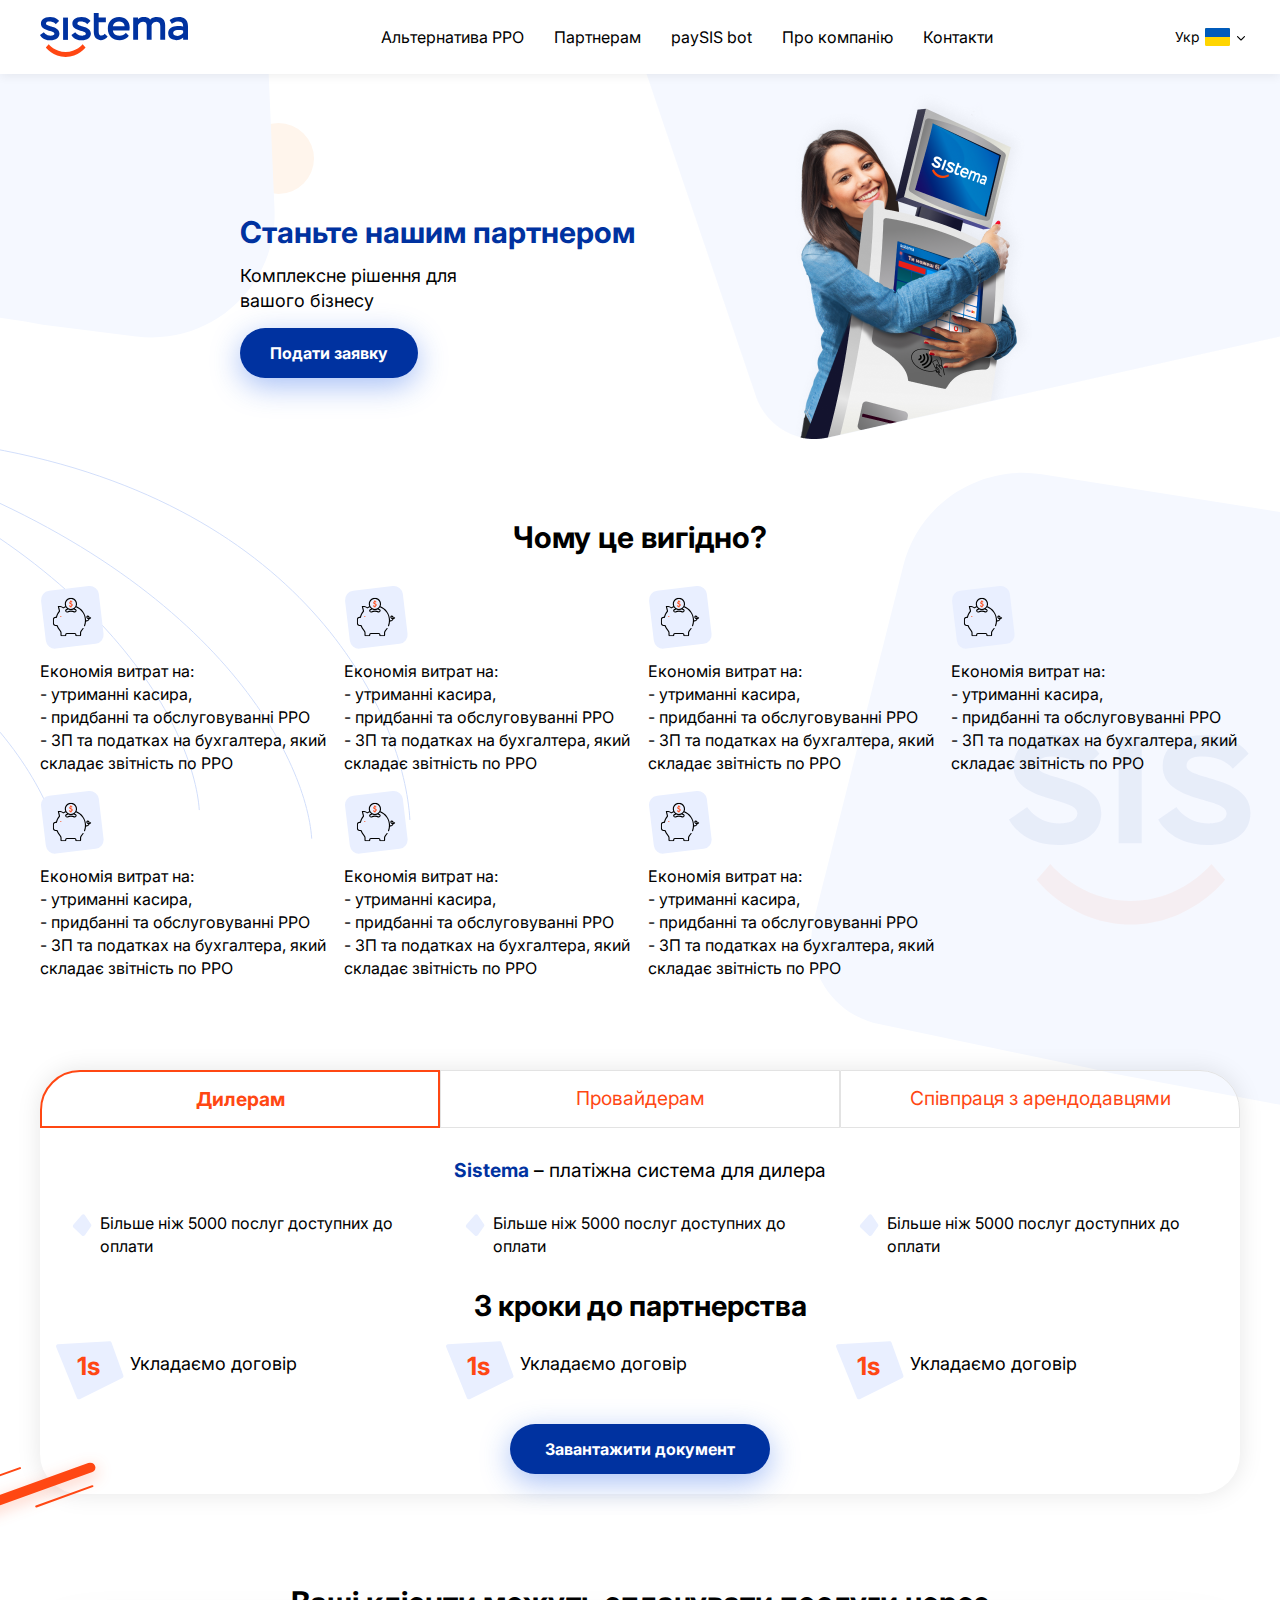
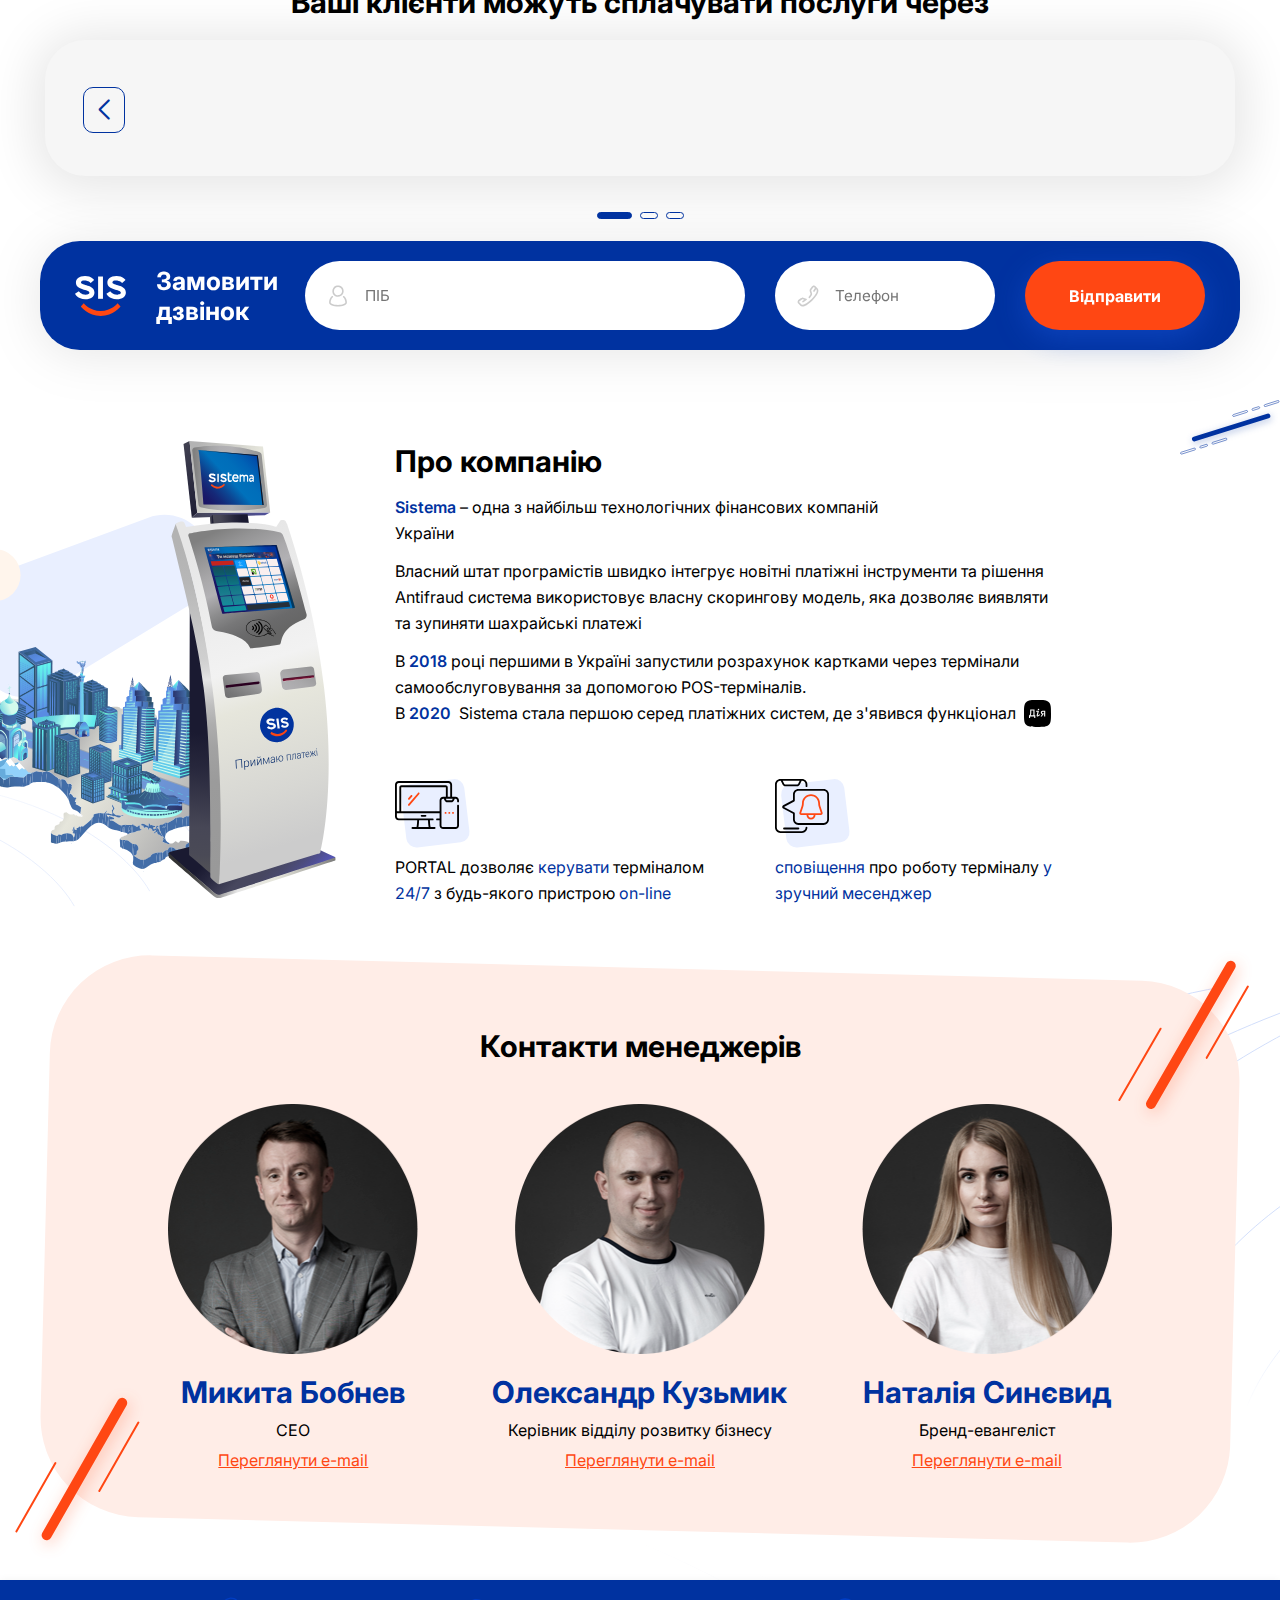
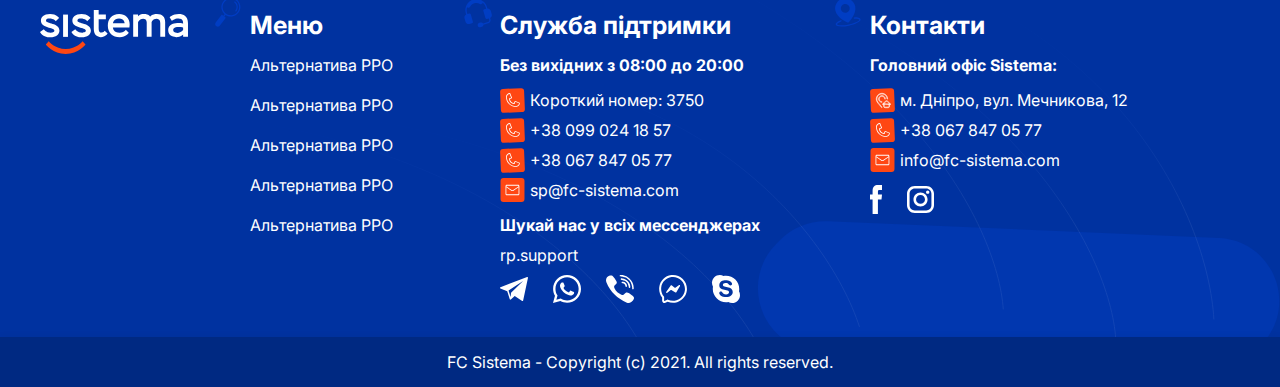
==== commit 5c5f11c2: "asd" ====
--- a/partner.html
+++ b/partner.html
@@ -9,6 +9,11 @@
     <meta name="viewport" content="width=device-width, initial-scale=1">
     <link rel="stylesheet" href="css/main.css">
     <link rel="stylesheet" href="https://unpkg.com/swiper/swiper-bundle.min.css" />
+    <style>
+        .header_main .bg_right {
+            display: none;
+        }
+    </style>
 </head>
 
 <body>
@@ -140,15 +145,15 @@
             </div>
         </header>
         <main>
-            <section class="alternative padding">
+            <section class="part padding">
+                <img src="img/page_part/part_bg_2.png" class="part_bg" alt="part">
                 <div class="container">
-                    <div class="alternative_wrap">
-                        <div class="alternative_box">
-                            <h1 class="alternative_title">Ми фіскалізуємо всі<br> транзакції замість Вас</h1>
-                            <p class="alternative_text">Комплексне рішення для<br> вашого бізнесу</p>
-                            <a href="#" class="alternative_btn">Подати заявку</a>
-                        </div>
-                        <img src="img/alternative/pro.svg" height="335" width="335" alt="pro">
+                    <div class="part_wrap">
+                        <div class="part_box">
+                            <h1 class="part_title">Станьте нашим партнером</h1>
+                            <p class="part_text">Комплексне рішення для<br> вашого бізнесу</p>
+                            <a href="#" class="part_btn">Подати заявку</a>
+                        </div>
                     </div>
                 </div>
             </section>
@@ -185,6 +190,111 @@
                         <div class="skills_box">
                             <img src="img/skill/skill_1.svg" alt="skill">
                             <p>Економія витрат на:<br> - утриманні касира,<br> - придбанні та обслуговуванні РРО<br> - ЗП та податках на бухгалтера, який складає звітність по РРО</p>
+                        </div>
+                    </div>
+                </div>
+            </section>
+            <section class="tab padding margin">
+                <div class="container">
+                    <img src="img/page_part/line.svg" class="line_1" alt="line">
+                    <div class="tabs">
+                        <ul class="tabs__caption">
+                            <li class="active">Дилерам</li>
+                            <li>Провайдерам</li>
+                            <li>Спiвпраця з арендодавцями</li>
+                        </ul>
+                        <div class="tabs__content active">
+                            <div class="tabs_wrap">
+                                <p class="tabs_title"><span>Sistema</span> – платіжна система для дилера</p>
+                                <div class="tabs_list">
+                                    <li><svg width="25" height="26" viewBox="0 0 25 26" fill="none" xmlns="http://www.w3.org/2000/svg">
+                                        <path d="M11.8383 23.4387C12.7207 24.2667 14.1304 24.1276 14.834 23.1432L20.9867 14.5349C21.4703 13.8583 21.4847 12.953 21.0229 12.2613L14.9651 3.18897C14.2311 2.08959 12.6514 1.99211 11.7877 2.99289L3.31424 12.8116C2.61373 13.6233 2.67794 14.843 3.45983 15.5767L11.8383 23.4387Z" fill="#E9EFFF"/>
+                                        </svg> Більше ніж 5000 послуг доступних до оплати</li>
+                                    <li><svg width="25" height="26" viewBox="0 0 25 26" fill="none" xmlns="http://www.w3.org/2000/svg">
+                                            <path d="M11.8383 23.4387C12.7207 24.2667 14.1304 24.1276 14.834 23.1432L20.9867 14.5349C21.4703 13.8583 21.4847 12.953 21.0229 12.2613L14.9651 3.18897C14.2311 2.08959 12.6514 1.99211 11.7877 2.99289L3.31424 12.8116C2.61373 13.6233 2.67794 14.843 3.45983 15.5767L11.8383 23.4387Z" fill="#E9EFFF"/>
+                                            </svg> Більше ніж 5000 послуг доступних до оплати</li>
+                                    <li><svg width="25" height="26" viewBox="0 0 25 26" fill="none" xmlns="http://www.w3.org/2000/svg">
+                                                <path d="M11.8383 23.4387C12.7207 24.2667 14.1304 24.1276 14.834 23.1432L20.9867 14.5349C21.4703 13.8583 21.4847 12.953 21.0229 12.2613L14.9651 3.18897C14.2311 2.08959 12.6514 1.99211 11.7877 2.99289L3.31424 12.8116C2.61373 13.6233 2.67794 14.843 3.45983 15.5767L11.8383 23.4387Z" fill="#E9EFFF"/>
+                                                </svg> Більше ніж 5000 послуг доступних до оплати</li>
+                                </div>
+                                <p class="tabs_title_2">3 кроки до партнерства</p>
+                                <div class="tabs_list_2">
+                                    <li><span>1s</span><svg width="87" height="89" viewBox="0 0 87 89" fill="none" xmlns="http://www.w3.org/2000/svg">
+                                        <path d="M77.3681 59.9662C78.2791 59.5148 78.7065 58.4518 78.3616 57.4955L66.4874 24.5743C66.1874 23.7424 65.3766 23.2063 64.4936 23.256L12.902 26.1603C11.5333 26.2373 10.6461 27.6372 11.1606 28.9078L31.8881 80.0981C32.3248 81.1768 33.5869 81.6562 34.6297 81.1396L77.3681 59.9662Z" fill="#E9EFFF"/>
+                                        </svg> Укладаємо договiр</li>
+                                    <li><span>1s</span><svg width="87" height="89" viewBox="0 0 87 89" fill="none" xmlns="http://www.w3.org/2000/svg">
+                                            <path d="M77.3681 59.9662C78.2791 59.5148 78.7065 58.4518 78.3616 57.4955L66.4874 24.5743C66.1874 23.7424 65.3766 23.2063 64.4936 23.256L12.902 26.1603C11.5333 26.2373 10.6461 27.6372 11.1606 28.9078L31.8881 80.0981C32.3248 81.1768 33.5869 81.6562 34.6297 81.1396L77.3681 59.9662Z" fill="#E9EFFF"/>
+                                            </svg> Укладаємо договiр</li>
+                                    <li><span>1s</span><svg width="87" height="89" viewBox="0 0 87 89" fill="none" xmlns="http://www.w3.org/2000/svg">
+                                                <path d="M77.3681 59.9662C78.2791 59.5148 78.7065 58.4518 78.3616 57.4955L66.4874 24.5743C66.1874 23.7424 65.3766 23.2063 64.4936 23.256L12.902 26.1603C11.5333 26.2373 10.6461 27.6372 11.1606 28.9078L31.8881 80.0981C32.3248 81.1768 33.5869 81.6562 34.6297 81.1396L77.3681 59.9662Z" fill="#E9EFFF"/>
+                                                </svg> Укладаємо договiр</li>
+                                </div>
+                                <div class="tabs_btn">
+                                    <a href="#">Завантажити документ</a>
+                                </div>
+                            </div>
+                        </div>
+                        <div class="tabs__content">
+                            <div class="tabs_wrap">
+                                <p class="tabs_title"><span>Sistema</span> – платіжна система для дилера</p>
+                                <div class="tabs_list">
+                                    <li><svg width="25" height="26" viewBox="0 0 25 26" fill="none" xmlns="http://www.w3.org/2000/svg">
+                                        <path d="M11.8383 23.4387C12.7207 24.2667 14.1304 24.1276 14.834 23.1432L20.9867 14.5349C21.4703 13.8583 21.4847 12.953 21.0229 12.2613L14.9651 3.18897C14.2311 2.08959 12.6514 1.99211 11.7877 2.99289L3.31424 12.8116C2.61373 13.6233 2.67794 14.843 3.45983 15.5767L11.8383 23.4387Z" fill="#E9EFFF"/>
+                                        </svg> Більше ніж 5000 послуг доступних до оплати</li>
+                                    <li><svg width="25" height="26" viewBox="0 0 25 26" fill="none" xmlns="http://www.w3.org/2000/svg">
+                                            <path d="M11.8383 23.4387C12.7207 24.2667 14.1304 24.1276 14.834 23.1432L20.9867 14.5349C21.4703 13.8583 21.4847 12.953 21.0229 12.2613L14.9651 3.18897C14.2311 2.08959 12.6514 1.99211 11.7877 2.99289L3.31424 12.8116C2.61373 13.6233 2.67794 14.843 3.45983 15.5767L11.8383 23.4387Z" fill="#E9EFFF"/>
+                                            </svg> Більше ніж 5000 послуг доступних до оплати</li>
+                                    <li><svg width="25" height="26" viewBox="0 0 25 26" fill="none" xmlns="http://www.w3.org/2000/svg">
+                                                <path d="M11.8383 23.4387C12.7207 24.2667 14.1304 24.1276 14.834 23.1432L20.9867 14.5349C21.4703 13.8583 21.4847 12.953 21.0229 12.2613L14.9651 3.18897C14.2311 2.08959 12.6514 1.99211 11.7877 2.99289L3.31424 12.8116C2.61373 13.6233 2.67794 14.843 3.45983 15.5767L11.8383 23.4387Z" fill="#E9EFFF"/>
+                                                </svg> Більше ніж 5000 послуг доступних до оплати</li>
+                                </div>
+                                <p class="tabs_title_2">3 кроки до партнерства</p>
+                                <div class="tabs_list_2">
+                                    <li><span>1s</span><svg width="87" height="89" viewBox="0 0 87 89" fill="none" xmlns="http://www.w3.org/2000/svg">
+                                        <path d="M77.3681 59.9662C78.2791 59.5148 78.7065 58.4518 78.3616 57.4955L66.4874 24.5743C66.1874 23.7424 65.3766 23.2063 64.4936 23.256L12.902 26.1603C11.5333 26.2373 10.6461 27.6372 11.1606 28.9078L31.8881 80.0981C32.3248 81.1768 33.5869 81.6562 34.6297 81.1396L77.3681 59.9662Z" fill="#E9EFFF"/>
+                                        </svg> Укладаємо договiр</li>
+                                    <li><span>1s</span><svg width="87" height="89" viewBox="0 0 87 89" fill="none" xmlns="http://www.w3.org/2000/svg">
+                                            <path d="M77.3681 59.9662C78.2791 59.5148 78.7065 58.4518 78.3616 57.4955L66.4874 24.5743C66.1874 23.7424 65.3766 23.2063 64.4936 23.256L12.902 26.1603C11.5333 26.2373 10.6461 27.6372 11.1606 28.9078L31.8881 80.0981C32.3248 81.1768 33.5869 81.6562 34.6297 81.1396L77.3681 59.9662Z" fill="#E9EFFF"/>
+                                            </svg> Укладаємо договiр</li>
+                                    <li><span>1s</span><svg width="87" height="89" viewBox="0 0 87 89" fill="none" xmlns="http://www.w3.org/2000/svg">
+                                                <path d="M77.3681 59.9662C78.2791 59.5148 78.7065 58.4518 78.3616 57.4955L66.4874 24.5743C66.1874 23.7424 65.3766 23.2063 64.4936 23.256L12.902 26.1603C11.5333 26.2373 10.6461 27.6372 11.1606 28.9078L31.8881 80.0981C32.3248 81.1768 33.5869 81.6562 34.6297 81.1396L77.3681 59.9662Z" fill="#E9EFFF"/>
+                                                </svg> Укладаємо договiр</li>
+                                </div>
+                                <div class="tabs_btn">
+                                    <a href="#">Завантажити документ</a>
+                                </div>
+                            </div>
+                        </div>
+                        <div class="tabs__content">
+                            <div class="tabs_wrap">
+                                <p class="tabs_title"><span>Sistema</span> – платіжна система для дилера</p>
+                                <div class="tabs_list">
+                                    <li><svg width="25" height="26" viewBox="0 0 25 26" fill="none" xmlns="http://www.w3.org/2000/svg">
+                                        <path d="M11.8383 23.4387C12.7207 24.2667 14.1304 24.1276 14.834 23.1432L20.9867 14.5349C21.4703 13.8583 21.4847 12.953 21.0229 12.2613L14.9651 3.18897C14.2311 2.08959 12.6514 1.99211 11.7877 2.99289L3.31424 12.8116C2.61373 13.6233 2.67794 14.843 3.45983 15.5767L11.8383 23.4387Z" fill="#E9EFFF"/>
+                                        </svg> Більше ніж 5000 послуг доступних до оплати</li>
+                                    <li><svg width="25" height="26" viewBox="0 0 25 26" fill="none" xmlns="http://www.w3.org/2000/svg">
+                                            <path d="M11.8383 23.4387C12.7207 24.2667 14.1304 24.1276 14.834 23.1432L20.9867 14.5349C21.4703 13.8583 21.4847 12.953 21.0229 12.2613L14.9651 3.18897C14.2311 2.08959 12.6514 1.99211 11.7877 2.99289L3.31424 12.8116C2.61373 13.6233 2.67794 14.843 3.45983 15.5767L11.8383 23.4387Z" fill="#E9EFFF"/>
+                                            </svg> Більше ніж 5000 послуг доступних до оплати</li>
+                                    <li><svg width="25" height="26" viewBox="0 0 25 26" fill="none" xmlns="http://www.w3.org/2000/svg">
+                                                <path d="M11.8383 23.4387C12.7207 24.2667 14.1304 24.1276 14.834 23.1432L20.9867 14.5349C21.4703 13.8583 21.4847 12.953 21.0229 12.2613L14.9651 3.18897C14.2311 2.08959 12.6514 1.99211 11.7877 2.99289L3.31424 12.8116C2.61373 13.6233 2.67794 14.843 3.45983 15.5767L11.8383 23.4387Z" fill="#E9EFFF"/>
+                                                </svg> Більше ніж 5000 послуг доступних до оплати</li>
+                                </div>
+                                <p class="tabs_title_2">3 кроки до партнерства</p>
+                                <div class="tabs_list_2">
+                                    <li><span>1s</span><svg width="87" height="89" viewBox="0 0 87 89" fill="none" xmlns="http://www.w3.org/2000/svg">
+                                        <path d="M77.3681 59.9662C78.2791 59.5148 78.7065 58.4518 78.3616 57.4955L66.4874 24.5743C66.1874 23.7424 65.3766 23.2063 64.4936 23.256L12.902 26.1603C11.5333 26.2373 10.6461 27.6372 11.1606 28.9078L31.8881 80.0981C32.3248 81.1768 33.5869 81.6562 34.6297 81.1396L77.3681 59.9662Z" fill="#E9EFFF"/>
+                                        </svg> Укладаємо договiр</li>
+                                    <li><span>1s</span><svg width="87" height="89" viewBox="0 0 87 89" fill="none" xmlns="http://www.w3.org/2000/svg">
+                                            <path d="M77.3681 59.9662C78.2791 59.5148 78.7065 58.4518 78.3616 57.4955L66.4874 24.5743C66.1874 23.7424 65.3766 23.2063 64.4936 23.256L12.902 26.1603C11.5333 26.2373 10.6461 27.6372 11.1606 28.9078L31.8881 80.0981C32.3248 81.1768 33.5869 81.6562 34.6297 81.1396L77.3681 59.9662Z" fill="#E9EFFF"/>
+                                            </svg> Укладаємо договiр</li>
+                                    <li><span>1s</span><svg width="87" height="89" viewBox="0 0 87 89" fill="none" xmlns="http://www.w3.org/2000/svg">
+                                                <path d="M77.3681 59.9662C78.2791 59.5148 78.7065 58.4518 78.3616 57.4955L66.4874 24.5743C66.1874 23.7424 65.3766 23.2063 64.4936 23.256L12.902 26.1603C11.5333 26.2373 10.6461 27.6372 11.1606 28.9078L31.8881 80.0981C32.3248 81.1768 33.5869 81.6562 34.6297 81.1396L77.3681 59.9662Z" fill="#E9EFFF"/>
+                                                </svg> Укладаємо договiр</li>
+                                </div>
+                                <div class="tabs_btn">
+                                    <a href="#">Завантажити документ</a>
+                                </div>
+                            </div>
                         </div>
                     </div>
                 </div>
--- a/css/main.css
+++ b/css/main.css
@@ -1,3 +1,4 @@
+@charset "UTF-8";
 @import url("https://fonts.googleapis.com/css2?family=Inter:wght@300;400;500;700&display=swap");
 .wrapper {
   overflow: hidden; }
@@ -947,6 +948,232 @@
             .about .about_wrap .about_icon_wrap .about_icon_item p br {
               display: none; } }
 
+.part {
+  position: relative;
+  z-index: 9;
+  margin-bottom: 60px; }
+  @media (max-width: 990px) {
+    .part {
+      margin-bottom: 35px; } }
+  .part .part_bg {
+    position: absolute;
+    right: -10px;
+    top: -140px; }
+    @media (max-width: 1400px) {
+      .part .part_bg {
+        right: -80px; } }
+    @media (max-width: 1280px) {
+      .part .part_bg {
+        right: -200px; } }
+    @media (max-width: 990px) {
+      .part .part_bg {
+        display: none; } }
+  .part .part_wrap {
+    max-width: 800px;
+    margin: 0 auto;
+    height: 330px;
+    display: grid;
+    position: relative;
+    z-index: 9;
+    grid-template-columns: 2fr 1fr;
+    grid-gap: 30px;
+    -webkit-box-align: center;
+    -webkit-align-items: center;
+        -ms-flex-align: center;
+            align-items: center; }
+    @media (max-width: 990px) {
+      .part .part_wrap {
+        height: auto; } }
+    @media (max-width: 768px) {
+      .part .part_wrap {
+        grid-gap: 30px;
+        grid-template-columns: 1fr; } }
+    .part .part_wrap .part_title {
+      margin-bottom: 10px;
+      color: #0032A0;
+      font: 700 1.875rem/42px 'Inter', sans-serif; }
+      @media (max-width: 576px) {
+        .part .part_wrap .part_title br {
+          display: none; } }
+    .part .part_wrap .part_text {
+      margin-bottom: 15px;
+      font: 400 1.125rem/25px 'Inter', sans-serif; }
+    .part .part_wrap .part_btn {
+      display: inline-block;
+      padding: 15px 30px;
+      background: #0032A0;
+      color: #fff;
+      font: 700 1rem 'Inter', sans-serif;
+      border-radius: 40px;
+      text-align: center;
+      -webkit-box-shadow: 0px 8px 30px rgba(33, 94, 233, 0.4);
+              box-shadow: 0px 8px 30px rgba(33, 94, 233, 0.4); }
+      @media (max-width: 576px) {
+        .part .part_wrap .part_btn {
+          display: block;
+          width: 100%;
+          -webkit-box-sizing: border-box;
+                  box-sizing: border-box; } }
+
+.tabs__content {
+  display: none;
+  /* по умолчанию прячем все блоки */ }
+
+.tabs__content.active {
+  display: block;
+  /* по умолчанию показываем нужный блок */ }
+
+.tab {
+  position: relative;
+  z-index: 9; }
+  .tab .container {
+    position: relative; }
+  .tab .line_1 {
+    position: absolute;
+    left: -80px;
+    bottom: -60px; }
+    @media (max-width: 990px) {
+      .tab .line_1 {
+        display: none; } }
+  .tab .tabs {
+    -webkit-box-shadow: 0px 0px 25px rgba(0, 0, 0, 0.1);
+            box-shadow: 0px 0px 25px rgba(0, 0, 0, 0.1);
+    background: transparent;
+    border-radius: 40px;
+    background: transparent; }
+    @media (max-width: 990px) {
+      .tab .tabs {
+        border-radius: none;
+        -webkit-box-shadow: none;
+                box-shadow: none; } }
+  .tab .tabs__caption {
+    display: grid;
+    grid-template-columns: 1fr 1fr 1fr; }
+    @media (max-width: 990px) {
+      .tab .tabs__caption {
+        grid-template-columns: 1fr; } }
+    .tab .tabs__caption li:first-child {
+      border-radius: 40px 0 0 0; }
+      @media (max-width: 990px) {
+        .tab .tabs__caption li:first-child {
+          border-radius: 0; } }
+    .tab .tabs__caption li:last-child {
+      border-radius: 0 40px 0 0; }
+      @media (max-width: 990px) {
+        .tab .tabs__caption li:last-child {
+          border-radius: 0; } }
+    .tab .tabs__caption li {
+      border: 1px solid #E3E3E3;
+      padding: 15px 10px;
+      position: relative;
+      cursor: pointer;
+      z-index: 9;
+      font: 400 1.2rem 'Inter', sans-serif;
+      text-align: center;
+      color: #FF4713; }
+    .tab .tabs__caption .active {
+      border: 2px solid #FF4713;
+      font-weight: 700; }
+  .tab .tabs__content {
+    padding: 30px 30px 20px 30px; }
+    @media (max-width: 990px) {
+      .tab .tabs__content {
+        border: 1px solid #E3E3E3; } }
+    @media (max-width: 576px) {
+      .tab .tabs__content {
+        padding: 25px 10px; } }
+    .tab .tabs__content .tabs_wrap .tabs_title {
+      text-align: center;
+      margin-bottom: 30px;
+      font: 400 1.2rem 'Inter', sans-serif; }
+      .tab .tabs__content .tabs_wrap .tabs_title span {
+        font-weight: 700;
+        color: #0032A0; }
+    .tab .tabs__content .tabs_wrap .tabs_title_2 {
+      text-align: center;
+      margin-bottom: 30px;
+      font: 700 1.8rem 'Inter', sans-serif; }
+      @media (max-width: 990px) {
+        .tab .tabs__content .tabs_wrap .tabs_title_2 {
+          font: 700 1.2rem 'Inter', sans-serif; } }
+    .tab .tabs__content .tabs_wrap .tabs_list {
+      display: grid;
+      grid-template-columns: 1fr 1fr 1fr;
+      grid-gap: 40px;
+      padding: 0;
+      list-style-type: none;
+      margin: 0 0 30px 0; }
+      @media (max-width: 990px) {
+        .tab .tabs__content .tabs_wrap .tabs_list {
+          grid-template-columns: 1fr;
+          grid-gap: 30px; } }
+      .tab .tabs__content .tabs_wrap .tabs_list li {
+        position: relative;
+        padding-left: 30px;
+        font: 400 1rem/23px 'Inter', sans-serif; }
+        .tab .tabs__content .tabs_wrap .tabs_list li svg {
+          position: absolute;
+          left: 0;
+          top: 0; }
+    .tab .tabs__content .tabs_wrap .tabs_list_2 {
+      display: grid;
+      grid-template-columns: 1fr 1fr 1fr;
+      grid-gap: 30px;
+      padding: 0;
+      margin: 0;
+      list-style-type: none;
+      margin-bottom: 50px; }
+      @media (max-width: 990px) {
+        .tab .tabs__content .tabs_wrap .tabs_list_2 {
+          grid-template-columns: 1fr;
+          grid-gap: 50px; } }
+      @media (max-width: 576px) {
+        .tab .tabs__content .tabs_wrap .tabs_list_2 {
+          padding-left: 15px; } }
+      .tab .tabs__content .tabs_wrap .tabs_list_2 li {
+        position: relative;
+        padding-left: 60px;
+        font: 400 1.125rem 'Inter', sans-serif; }
+        .tab .tabs__content .tabs_wrap .tabs_list_2 li svg {
+          position: absolute;
+          left: -25px;
+          top: -35px; }
+        .tab .tabs__content .tabs_wrap .tabs_list_2 li span {
+          position: absolute;
+          left: 7px;
+          top: -2px;
+          font: 700 1.56rem 'Inter', sans-serif;
+          z-index: 9;
+          color: #FF4713; }
+    .tab .tabs__content .tabs_wrap .tabs_btn {
+      display: -webkit-box;
+      display: -webkit-flex;
+      display: -ms-flexbox;
+      display: flex;
+      -webkit-box-align: center;
+      -webkit-align-items: center;
+          -ms-flex-align: center;
+              align-items: center;
+      -webkit-box-pack: center;
+      -webkit-justify-content: center;
+          -ms-flex-pack: center;
+              justify-content: center; }
+      .tab .tabs__content .tabs_wrap .tabs_btn a {
+        padding: 15px 35px;
+        color: #fff;
+        display: block;
+        font: 700 1rem 'Inter', sans-serif;
+        background: #0032A0;
+        text-align: center;
+        -webkit-box-shadow: 0px 8px 30px rgba(33, 94, 233, 0.4);
+                box-shadow: 0px 8px 30px rgba(33, 94, 233, 0.4);
+        border-radius: 40px; }
+        @media (max-width: 576px) {
+          .tab .tabs__content .tabs_wrap .tabs_btn a {
+            width: 100%;
+            -webkit-box-sizing: border-box;
+                    box-sizing: border-box; } }
+
 .contact {
   position: relative;
   margin-bottom: 50px; }
@@ -1271,6 +1498,8 @@
     @media (max-width: 990px) {
       .partners .partners_title {
         font: 700 1.2rem 'Inter', sans-serif;
+        max-width: 400px;
+        margin: 0 auto;
         margin-bottom: 15px; } }
   .partners .swiper-button-next {
     opacity: 1;
@@ -1619,13 +1848,13 @@
       padding: 0; } }
 
 .margin {
-  margin-bottom: 80px; }
+  margin-bottom: 90px; }
   @media (max-width: 990px) {
     .margin {
-      margin-bottom: 60px; } }
+      margin-bottom: 65px; } }
   @media (max-width: 576px) {
     .margin {
-      margin-bottom: 30px; } }
+      margin-bottom: 50px; } }
 
 main {
   min-height: -webkit-calc(100vh - 80px);
